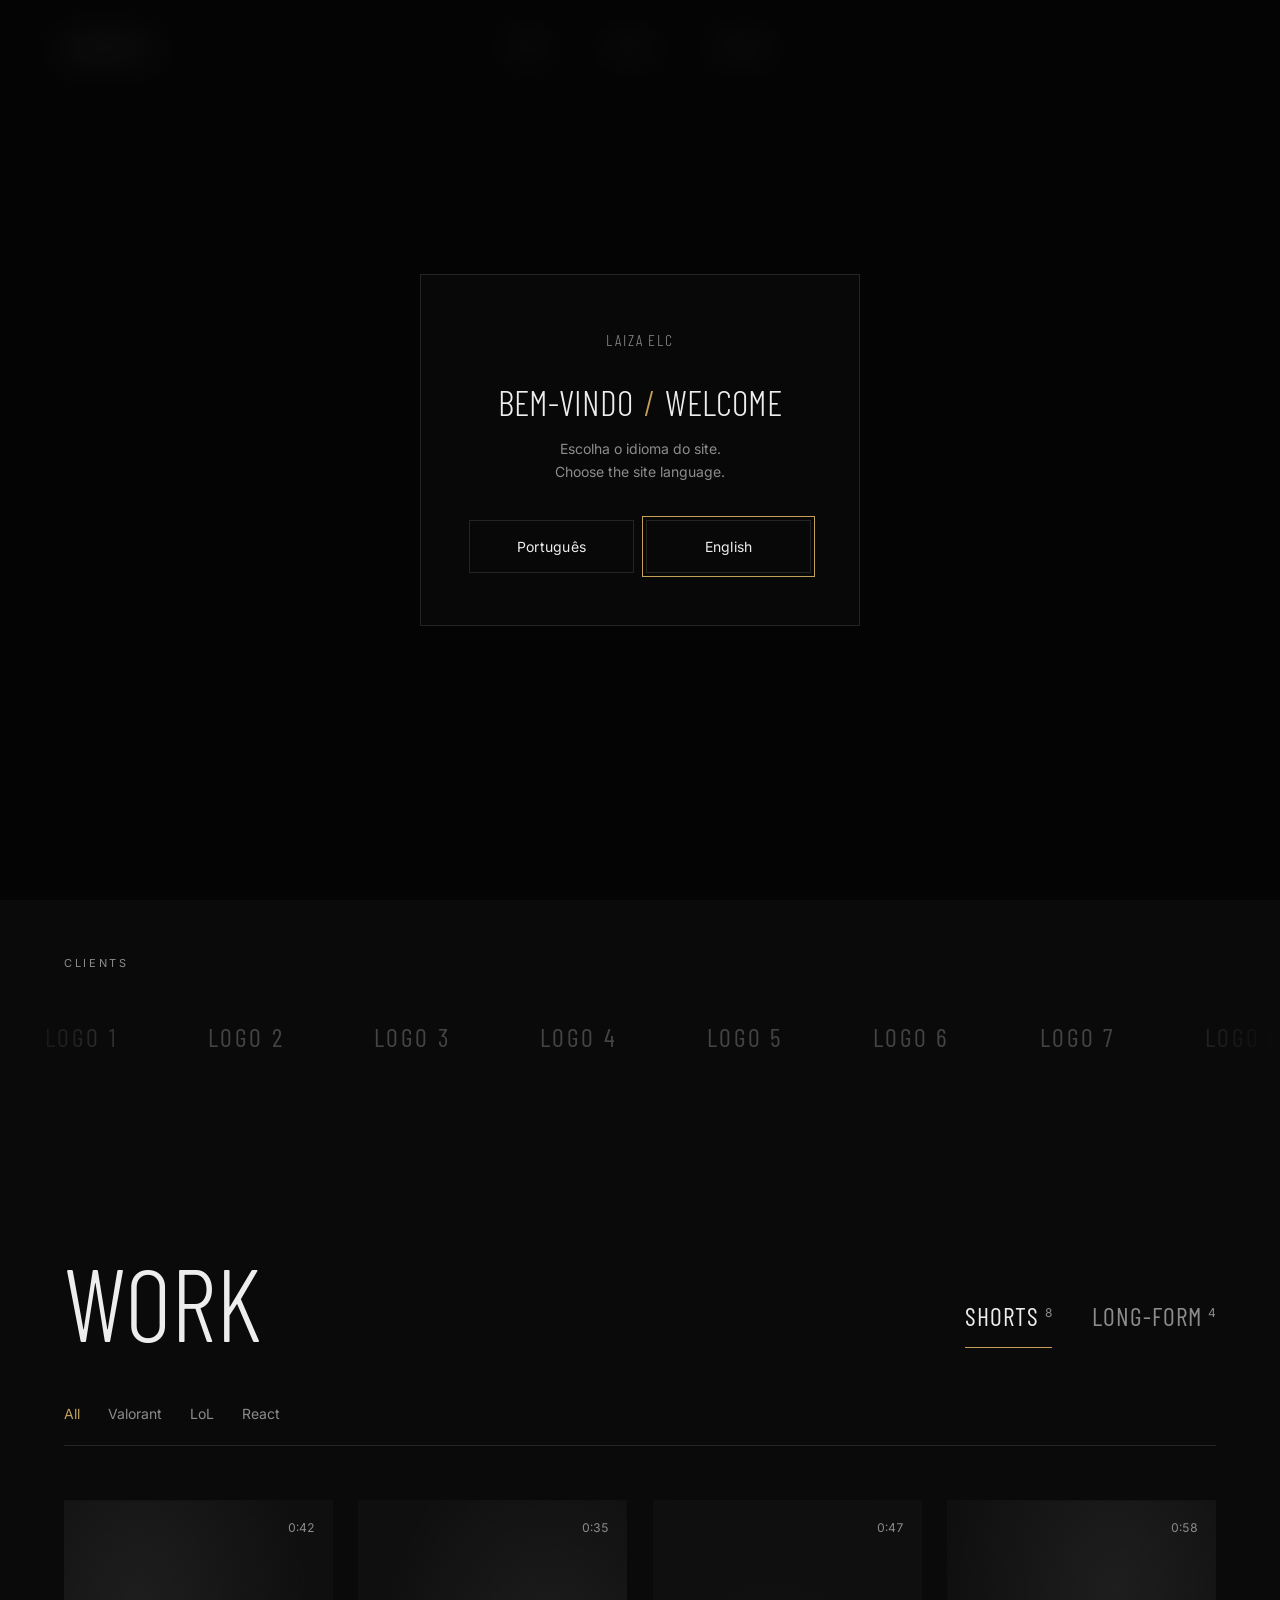
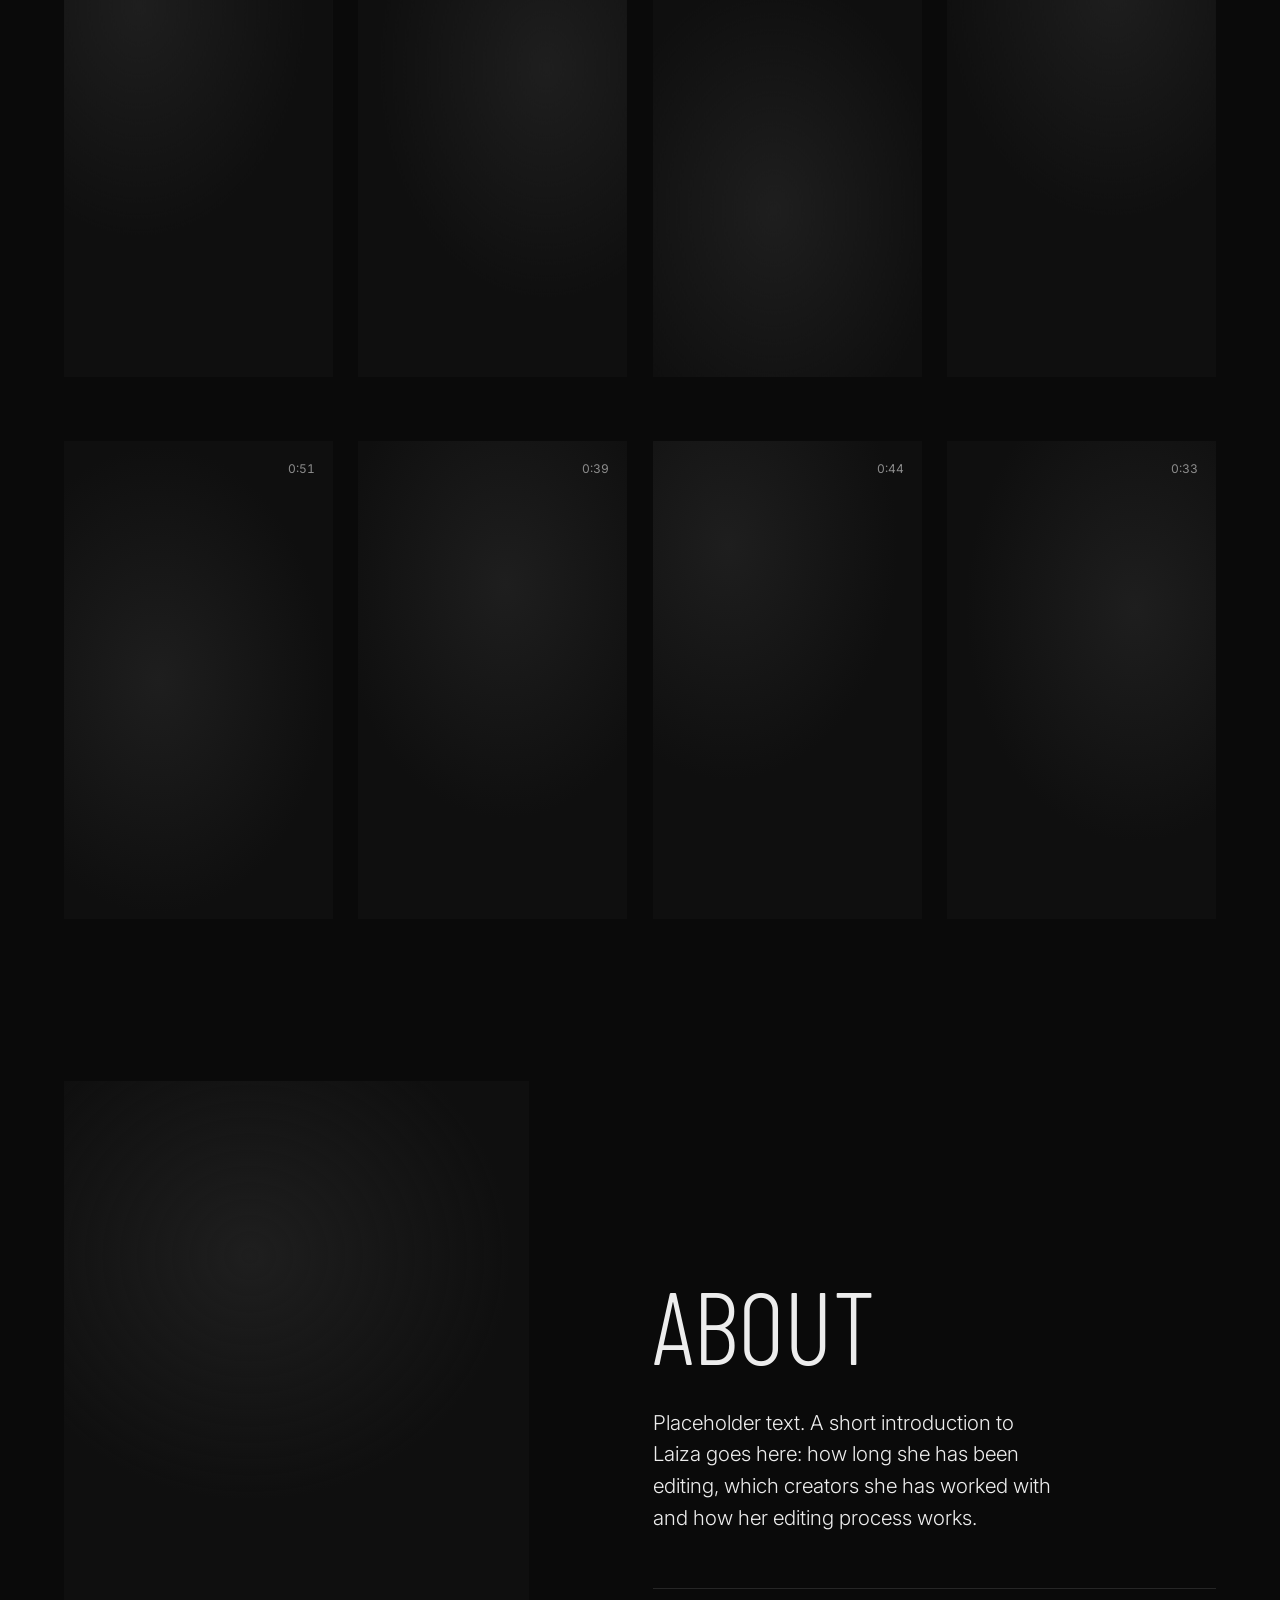
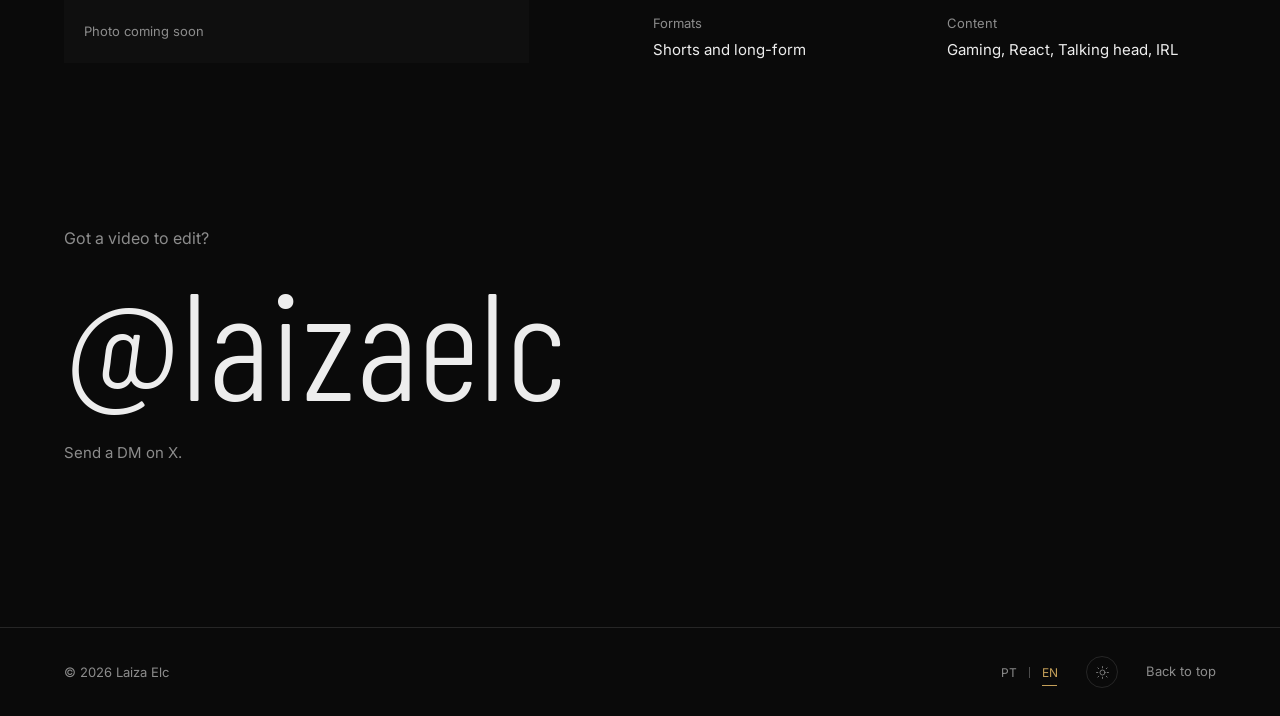
==== index.html @ 8f416c6f "Foto de perfil na bio e faixa contínua de clientes Co-Authored-By: Claude Opus 5.5 <noreply@anthropi" ====
<!doctype html>
<html lang="pt-BR" data-theme="dark">
<head>
  <meta charset="utf-8">
  <meta name="viewport" content="width=device-width, initial-scale=1">
  <title>Laiza Elc | Video Editor</title>
  <meta name="description" content="Portfólio de Laiza Elc, editora de vídeo para Shorts e vídeos longos.">
  <link rel="icon" href="data:image/svg+xml,%3Csvg xmlns='http://www.w3.org/2000/svg' viewBox='0 0 32 32'%3E%3Crect width='32' height='32' fill='%230A0A0A'/%3E%3Ctext x='16' y='22' font-family='Arial Narrow,Arial' font-size='15' fill='%23C5A059' text-anchor='middle'%3ELE%3C/text%3E%3C/svg%3E">
  <script>
    (function () {
      var d = document.documentElement;
      d.classList.add('js');
      try {
        var t = localStorage.getItem('theme');
        if (t === 'light' || t === 'dark') d.dataset.theme = t;
        var l = localStorage.getItem('lang');
        if (l !== 'pt' && l !== 'en') l = (navigator.language || '').toLowerCase().indexOf('pt') === 0 ? 'pt' : 'en';
        d.lang = l === 'pt' ? 'pt-BR' : 'en';
      } catch (e) {}
    })();
  </script>
  <link rel="preconnect" href="https://fonts.googleapis.com">
  <link rel="preconnect" href="https://fonts.gstatic.com" crossorigin>
  <link href="https://fonts.googleapis.com/css2?family=Barlow+Condensed:wght@300;400;500&family=Inter:wght@300;400;500&display=swap" rel="stylesheet">
  <link rel="stylesheet" href="style.css">
</head>
<body>

  <!-- Boas-vindas: aparece só na primeira visita (sem idioma salvo) -->
  <dialog class="welcome" id="welcome" aria-labelledby="welcomeTitle" aria-describedby="welcomeText">
    <p class="welcome__logo">Laiza Elc</p>
    <h1 class="welcome__title" id="welcomeTitle">
      <span lang="pt-BR">Bem-vindo</span><span class="welcome__slash" aria-hidden="true">/</span><span lang="en">Welcome</span>
    </h1>
    <p class="welcome__text" id="welcomeText">
      <span lang="pt-BR">Escolha o idioma do site.</span>
      <span lang="en">Choose the site language.</span>
    </p>
    <div class="welcome__actions">
      <button type="button" class="btn" data-welcome="pt" lang="pt-BR">Português</button>
      <button type="button" class="btn" data-welcome="en" lang="en">English</button>
    </div>
  </dialog>

  <header class="nav" id="nav" >
    <a class="nav__logo" href="#top">Laiza Elc</a>
    <nav class="nav__links" data-i18n-aria="aria.nav">
      <a href="#trabalhos" data-i18n="nav.work">Trabalhos</a>
      <a href="#sobre" data-i18n="nav.about">Sobre</a>
      <a href="#contato" data-i18n="nav.contact">Contato</a>
    </nav>
    <div class="nav__end">
      <button type="button" class="nav__menu" id="menuBtn" aria-expanded="false" aria-controls="menu">
        <span data-i18n="nav.menu">Menu</span>
      </button>
    </div>
  </header>

  <div class="menu" id="menu" hidden>
    <a href="#trabalhos" data-i18n="nav.work">Trabalhos</a>
    <a href="#sobre" data-i18n="nav.about">Sobre</a>
    <a href="#contato" data-i18n="nav.contact">Contato</a>
  </div>

  <main>
    <section class="hero" id="top">
      <div class="hero__text">
        <h2 class="hero__name">Laiza Elc</h2>
        <p class="hero__role">Video Editor</p>
        <div class="hero__bio">
          <!-- Foto: troque o "L" por <img src="foto.jpg" alt="Laiza Elc"> -->
          <span class="avatar" aria-hidden="true">L</span>
          <p class="hero__lede" data-i18n="hero.lede"></p>
        </div>
        <a class="hero__cta" href="#trabalhos" data-i18n="hero.cta">Ver trabalhos</a>
      </div>
      <figure class="hero__reel">
        <button type="button" class="reel" data-open="reel" data-i18n-aria="hero.reelAria">
          <span class="reel__img"></span>
          <span class="reel__play" aria-hidden="true"><svg viewBox="0 0 10 12"><path d="M0 0l10 6-10 6z"/></svg></span>
        </button>
        <figcaption class="hero__caption">
          <span>Showreel 2026</span>
          <span data-i18n="hero.reelSoon">Em breve</span>
        </figcaption>
      </figure>
    </section>

    <section class="clients" aria-labelledby="clientsTitle">
      <h2 class="clients__title" id="clientsTitle" data-i18n="clients.title">Clientes</h2>
      <div class="marquee">
        <div class="marquee__track">
          <ul class="marquee__list">
            <li>Logo 1</li><li>Logo 2</li><li>Logo 3</li><li>Logo 4</li>
            <li>Logo 5</li><li>Logo 6</li><li>Logo 7</li><li>Logo 8</li>
          </ul>
          <!-- cópia para o loop contínuo (mantenha igual à lista acima) -->
          <ul class="marquee__list" aria-hidden="true">
            <li>Logo 1</li><li>Logo 2</li><li>Logo 3</li><li>Logo 4</li>
            <li>Logo 5</li><li>Logo 6</li><li>Logo 7</li><li>Logo 8</li>
          </ul>
        </div>
      </div>
    </section>

    <section class="work" id="trabalhos">
      <div class="section-head">
        <h2 class="section-title reveal" data-i18n="work.title">Trabalhos</h2>
        <div class="tabs reveal" role="tablist" data-i18n-aria="aria.tabs">
          <button type="button" role="tab" id="tab-shorts" data-tab="shorts" aria-selected="true" aria-controls="panel-shorts">
            Shorts <span class="tabs__count" id="count-shorts"></span>
          </button>
          <button type="button" role="tab" id="tab-long" data-tab="long" aria-selected="false" aria-controls="panel-long" tabindex="-1">
            <span data-i18n="work.long">Long-form</span> <span class="tabs__count" id="count-long"></span>
          </button>
        </div>
      </div>

      <div class="filters reveal" id="filters" role="group" data-i18n-aria="aria.filters"></div>

      <div class="panels">
        <div class="panel" id="panel-shorts" role="tabpanel" aria-labelledby="tab-shorts">
          <ul class="grid grid--shorts" id="shortsList"></ul>
        </div>
        <div class="panel" id="panel-long" role="tabpanel" aria-labelledby="tab-long" hidden>
          <ul class="grid grid--long" id="longList"></ul>
        </div>
      </div>
    </section>

    <section class="about" id="sobre">
      <div class="about__photo reveal"><span data-i18n="about.photo">Foto em breve</span></div>
      <div class="about__content">
        <h2 class="section-title reveal" data-i18n="about.title">Sobre</h2>
        <p class="about__lead reveal" data-i18n="about.body"></p>
        <dl class="about__facts reveal">
          <div><dt data-i18n="about.formatsLabel">Formatos</dt><dd data-i18n="about.formats"></dd></div>
          <div><dt data-i18n="about.contentLabel">Conteúdo</dt><dd>Gaming, React, Talking head, IRL</dd></div>
        </dl>
      </div>
    </section>

    <section class="contact" id="contato">
      <p class="contact__kicker reveal" data-i18n="contact.lead"></p>
      <a class="contact__link reveal" href="https://x.com/laizaelc" target="_blank" rel="noopener">@laizaelc</a>
      <p class="contact__note reveal" data-i18n="contact.note"></p>
    </section>
  </main>

  <footer class="footer" >
    <span>© 2026 Laiza Elc</span>
    <div class="footer__tools">
      <div class="lang" role="group" data-i18n-aria="aria.lang">
        <button type="button" data-set-lang="pt" aria-pressed="true" aria-label="Português" lang="pt-BR">PT</button>
        <span class="lang__sep" aria-hidden="true"></span>
        <button type="button" data-set-lang="en" aria-pressed="false" aria-label="English" lang="en">EN</button>
      </div>
      <button type="button" class="theme" id="themeToggle">
        <svg class="theme__sun" viewBox="0 0 24 24" aria-hidden="true"><circle cx="12" cy="12" r="4"/><path d="M12 2.5v2M12 19.5v2M4.6 4.6l1.4 1.4M18 18l1.4 1.4M2.5 12h2M19.5 12h2M4.6 19.4 6 18M18 6l1.4-1.4"/></svg>
        <svg class="theme__moon" viewBox="0 0 24 24" aria-hidden="true"><path d="M20 14.5A8 8 0 0 1 9.5 4a8 8 0 1 0 10.5 10.5Z"/></svg>
      </button>
      <a href="#top" data-i18n="footer.top">Voltar ao topo</a>
    </div>
  </footer>

  <dialog class="player" id="player" aria-labelledby="playerTitle">
    <div class="player__frame" id="playerFrame"></div>
    <div class="player__bar">
      <div>
        <p class="player__cat" id="playerCat"></p>
        <p class="player__title" id="playerTitle"></p>
      </div>
      <button type="button" class="player__close" id="playerClose" data-i18n="player.close">Fechar</button>
    </div>
  </dialog>

  <script src="script.js" defer></script>
</body>
</html>
---- style.css ----
/* =========================================================
   Laiza Elc — portfólio
   Editorial, preto e branco, um único acento (dourado fosco)
   ========================================================= */

:root {
  --bg: #0A0A0A;
  --fg: #EDEDED;
  --muted: #8C8C8C;
  --line: rgba(237, 237, 237, .12);
  --surface: #141414;
  --ph-a: #1E1E1E;
  --ph-b: #0F0F0F;
  --accent: #C5A059;

  --display: "Barlow Condensed", "Arial Narrow", sans-serif;
  --text: "Inter", system-ui, -apple-system, sans-serif;
  --gutter: clamp(20px, 5vw, 80px);
  --gap: clamp(16px, 2vw, 32px);
  --section: clamp(120px, 18vh, 220px);
  --ease: cubic-bezier(.22, .61, .36, 1);
  --ease-out: cubic-bezier(.16, 1, .3, 1);
  color-scheme: dark;
}

:root[data-theme="light"] {
  --bg: #F9F9F9;
  --fg: #121212;
  --muted: #6A6A6A;
  --line: rgba(18, 18, 18, .12);
  --surface: #EFEFEF;
  --ph-a: #E2E2E2;
  --ph-b: #CFCFCF;
  --accent: #8C6A2E;
  color-scheme: light;
}

*, *::before, *::after { box-sizing: border-box; }
[hidden] { display: none !important; }
html { -webkit-text-size-adjust: 100%; }
@media (prefers-reduced-motion: no-preference) { html { scroll-behavior: smooth; } }

body {
  margin: 0;
  background: var(--bg);
  color: var(--fg);
  font-family: var(--text);
  font-size: 1rem;
  font-weight: 400;
  line-height: 1.65;
  -webkit-font-smoothing: antialiased;
  overflow-x: clip;
  transition: background-color .5s var(--ease), color .5s var(--ease);
}

a { color: inherit; text-decoration: none; }
button { font: inherit; color: inherit; background: none; border: 0; padding: 0; cursor: pointer; }
:focus-visible { outline: 1px solid var(--accent); outline-offset: 4px; }
::selection { background: var(--accent); color: var(--bg); }

/* sublinhado fino que cresce no hover */
.u-line, .nav__links a, .hero__cta, .footer a, .contact__link, .player__close {
  background-image: linear-gradient(var(--accent), var(--accent));
  background-repeat: no-repeat;
  background-position: 0 100%;
  background-size: 0 1px;
  transition: background-size .6s var(--ease-out), color .3s var(--ease);
}
.nav__links a:hover, .hero__cta:hover, .footer a:hover, .contact__link:hover,
.player__close:hover { background-size: 100% 1px; }

/* ---------- Navegação ---------- */
/* invisível no topo; ganha fundo desfocado ao rolar */
.nav {
  position: fixed;
  top: 0; left: 0; right: 0;
  z-index: 50;
  display: grid;
  grid-template-columns: 1fr auto 1fr;
  align-items: center;
  padding: 28px var(--gutter);
  border-bottom: 1px solid transparent;
  transition: padding .6s var(--ease), background-color .6s var(--ease), border-color .6s var(--ease),
    -webkit-backdrop-filter .6s var(--ease), backdrop-filter .6s var(--ease);
}
.nav.is-scrolled {
  padding-top: 18px;
  padding-bottom: 18px;
  background: color-mix(in srgb, var(--bg) 72%, transparent);
  -webkit-backdrop-filter: blur(16px);
  backdrop-filter: blur(16px);
  border-bottom-color: var(--line);
}
.nav__logo {
  justify-self: start;
  font-family: var(--display);
  font-weight: 300;
  font-size: 1.375rem;
  letter-spacing: .08em;
  text-transform: uppercase;
}
.nav__links { display: flex; gap: clamp(40px, 5vw, 72px); font-size: .875rem; letter-spacing: .02em; }
.nav__links a { color: var(--muted); padding-bottom: 3px; }
.nav__links a:hover, .nav__links a.is-active { color: var(--fg); }
.nav__links a.is-active { background-size: 100% 1px; }
.nav__end { justify-self: end; }
.nav__menu { display: none; font-size: .875rem; }

.menu {
  position: fixed;
  inset: 0;
  z-index: 45;
  display: flex;
  flex-direction: column;
  justify-content: center;
  gap: 8px;
  padding: 0 var(--gutter);
  background: var(--bg);
  opacity: 0;
  transition: opacity .5s var(--ease);
}
.menu.is-open { opacity: 1; }
.menu a {
  font-family: var(--display);
  font-weight: 300;
  font-size: clamp(3rem, 14vw, 5rem);
  line-height: 1.05;
  text-transform: uppercase;
}

/* ---------- Idioma e tema (rodapé) ---------- */
.lang { display: flex; align-items: center; gap: 12px; font-size: .75rem; letter-spacing: .12em; }
.lang__sep { width: 1px; height: 11px; background: color-mix(in srgb, var(--muted) 50%, transparent); }
.lang button {
  position: relative;
  padding: 4px 0;
  color: var(--muted);
  transition: color .4s var(--ease);
}
.lang button::after {
  content: "";
  position: absolute;
  left: 0; right: .12em; bottom: 0;
  height: 1px;
  background: var(--accent);
  transform: scaleX(0);
  transition: transform .5s var(--ease-out);
}
.lang button:hover { color: var(--fg); }
.lang button[aria-pressed="true"] { color: var(--accent); cursor: default; }
.lang button[aria-pressed="true"]::after { transform: scaleX(1); }

.theme {
  width: 32px; height: 32px;
  display: grid;
  place-items: center;
  border: 1px solid var(--line);
  border-radius: 50%;
  color: var(--muted);
  transition: border-color .4s var(--ease), color .4s var(--ease), transform .4s var(--ease);
}
.theme:hover { border-color: var(--accent); color: var(--fg); }
.theme:active { transform: scale(.94); }
.theme svg {
  grid-area: 1 / 1;
  width: 15px; height: 15px;
  fill: none;
  stroke: currentColor;
  stroke-width: 1.3;
  stroke-linecap: round;
  stroke-linejoin: round;
  transition: opacity .5s var(--ease), transform .7s var(--ease-out);
}
/* no escuro mostra o sol (ir para claro); no claro mostra a lua */
.theme__moon { opacity: 0; transform: rotate(-60deg) scale(.6); }
[data-theme="light"] .theme__sun { opacity: 0; transform: rotate(60deg) scale(.6); }
[data-theme="light"] .theme__moon { opacity: 1; transform: none; }

/* ---------- Hero em split: texto | vídeo ---------- */
.hero {
  min-height: 100svh;
  display: grid;
  grid-template-columns: repeat(12, minmax(0, 1fr));
  column-gap: var(--gap);
  align-items: center;
  padding: 120px var(--gutter) clamp(56px, 10vh, 96px);
}
.hero__text { grid-column: 1 / 5; }
.hero__name {
  margin: 0;
  font-family: var(--display);
  font-weight: 300;
  font-size: clamp(2.25rem, 3.4vw, 3.25rem);
  line-height: 1;
  letter-spacing: .02em;
  text-transform: uppercase;
}
.hero__role { margin: 10px 0 0; font-size: .9375rem; letter-spacing: .02em; color: var(--accent); }
.hero__bio { display: flex; align-items: flex-start; gap: 20px; margin-top: clamp(28px, 4vh, 40px); }
.hero__lede { margin: 0; max-width: 38ch; color: var(--muted); }
.avatar {
  flex: none;
  width: 64px; height: 64px;
  display: grid;
  place-items: center;
  overflow: hidden;
  border: 1px solid var(--line);
  border-radius: 50%;
  background: var(--surface);
  font-family: var(--display);
  font-weight: 300;
  font-size: 1.625rem;
  line-height: 1;
  color: var(--muted);
}
.avatar img { width: 100%; height: 100%; object-fit: cover; }

/* ---------- Clientes: faixa contínua ---------- */
.clients { padding: clamp(40px, 6vh, 64px) 0 clamp(16px, 3vh, 32px); }
.clients__title {
  margin: 0 var(--gutter) clamp(24px, 4vh, 36px);
  font-size: .6875rem;
  font-weight: 400;
  letter-spacing: .24em;
  text-transform: uppercase;
  color: var(--muted);
}
.marquee {
  overflow: hidden;
  -webkit-mask-image: linear-gradient(to right, transparent, #000 14%, #000 86%, transparent);
  mask-image: linear-gradient(to right, transparent, #000 14%, #000 86%, transparent);
}
.marquee__track { display: flex; width: max-content; animation: marquee 45s linear infinite; }
.marquee:hover .marquee__track { animation-play-state: paused; }
.marquee__list {
  display: flex;
  flex: none;
  gap: clamp(56px, 7vw, 112px);
  margin: 0;
  padding: 0 clamp(28px, 3.5vw, 56px);
  list-style: none;
}
.marquee__list li {
  padding: 8px 0;
  font-family: var(--display);
  font-weight: 400;
  font-size: clamp(1.25rem, 2vw, 1.75rem);
  letter-spacing: .1em;
  text-transform: uppercase;
  white-space: nowrap;
  color: color-mix(in srgb, var(--fg) 26%, transparent);
  transition: color .5s var(--ease);
}
.marquee__list li:hover { color: var(--fg); }
@keyframes marquee { to { transform: translateX(-50%); } }
.hero__cta {
  display: inline-block;
  margin-top: clamp(32px, 5vh, 48px);
  padding: 14px 28px;
  border: 1px solid var(--line);
  font-size: .875rem;
  letter-spacing: .02em;
  background-image: none;
  transition: border-color .4s var(--ease), background-color .4s var(--ease), color .4s var(--ease);
}
.hero__cta:hover { border-color: var(--accent); background-color: var(--accent); color: var(--bg); }

.hero__reel { grid-column: 6 / 13; margin: 0; }
.reel {
  position: relative;
  display: block;
  width: 100%;
  aspect-ratio: 16 / 9;
  overflow: hidden;
  background: var(--surface);
}
.reel__img {
  position: absolute;
  inset: 0;
  background:
    radial-gradient(70% 60% at 35% 30%, var(--ph-a), transparent 70%),
    var(--ph-b);
  background-size: cover;
  background-position: center;
  transition: transform 1.8s var(--ease-out);
}
.reel__play {
  position: absolute;
  top: 50%; left: 50%;
  width: 72px; height: 72px;
  margin: -36px 0 0 -36px;
  display: grid;
  place-items: center;
  border: 1px solid color-mix(in srgb, var(--fg) 45%, transparent);
  border-radius: 50%;
  transition: transform .9s var(--ease-out), border-color .5s var(--ease);
}
.reel__play svg { width: 14px; height: 14px; margin-left: 3px; fill: var(--fg); }
.reel:hover .reel__img, .reel:focus-visible .reel__img { transform: scale(1.05); }
.reel:hover .reel__play, .reel:focus-visible .reel__play { transform: scale(1.08); border-color: var(--accent); }
.reel:focus-visible { outline-offset: 6px; }
.hero__caption {
  display: flex;
  justify-content: space-between;
  margin-top: 14px;
  font-size: .8125rem;
  color: var(--muted);
}

/* entrada da primeira tela */
.js .hero__text > *, .js .hero__reel { opacity: 0; transform: translateY(18px); }
.is-ready .hero__text > *, .is-ready .hero__reel {
  opacity: 1;
  transform: none;
  transition: opacity 1.1s var(--ease), transform 1.3s var(--ease-out);
}
.is-ready .hero__text > :nth-child(2) { transition-delay: .08s; }
.is-ready .hero__text > :nth-child(3) { transition-delay: .16s; }
.is-ready .hero__text > :nth-child(4) { transition-delay: .24s; }
.is-ready .hero__reel { transition-delay: .3s; }

/* ---------- Títulos de seção ---------- */
.section-head {
  display: flex;
  flex-wrap: wrap;
  align-items: flex-end;
  justify-content: space-between;
  gap: 24px 48px;
}
.section-title {
  margin: 0;
  font-family: var(--display);
  font-weight: 300;
  font-size: clamp(3rem, 8vw, 7.5rem);
  line-height: .9;
  text-transform: uppercase;
}

/* ---------- Trabalhos ---------- */
.work { padding: var(--section) var(--gutter) 0; }

.tabs { display: flex; gap: 40px; }
.tabs button {
  position: relative;
  padding: 0 0 10px;
  font-family: var(--display);
  font-weight: 400;
  font-size: clamp(1.25rem, 2vw, 1.625rem);
  letter-spacing: .04em;
  text-transform: uppercase;
  color: var(--muted);
  transition: color .4s var(--ease);
}
.tabs button::after {
  content: "";
  position: absolute;
  left: 0; right: 0; bottom: 0;
  height: 1px;
  background: var(--accent);
  transform: scaleX(0);
  transform-origin: right;
  transition: transform .7s var(--ease-out);
}
.tabs button:hover { color: var(--fg); }
.tabs button[aria-selected="true"] { color: var(--fg); }
.tabs button[aria-selected="true"]::after { transform: scaleX(1); transform-origin: left; }
.tabs__count { font-family: var(--text); font-size: .75rem; letter-spacing: 0; vertical-align: super; color: var(--muted); }

.filters {
  display: flex;
  flex-wrap: wrap;
  gap: 8px 28px;
  margin-top: clamp(40px, 6vh, 64px);
  padding-bottom: 20px;
  border-bottom: 1px solid var(--line);
  font-size: .875rem;
}
.filters button { color: var(--muted); transition: color .3s var(--ease); }
.filters button:hover { color: var(--fg); }
.filters button[aria-pressed="true"] { color: var(--accent); }

.panels { margin-top: clamp(40px, 6vh, 64px); }
.panel { transition: opacity .45s var(--ease), transform .6s var(--ease-out); }
.panel.is-hiding { opacity: 0; transform: translateY(12px); }

.grid { display: grid; gap: clamp(40px, 5vw, 72px) var(--gap); margin: 0; padding: 0; list-style: none; }
.grid--shorts { grid-template-columns: repeat(4, minmax(0, 1fr)); }
.grid--long { grid-template-columns: repeat(2, minmax(0, 1fr)); }
.grid.is-swapping { opacity: 0; transition: opacity .3s var(--ease); }
.grid { transition: opacity .45s var(--ease); }

.card__btn { display: block; width: 100%; text-align: left; }
.card__media {
  position: relative;
  display: block;
  overflow: hidden;
  background: var(--surface);
}
.grid--shorts .card__media { aspect-ratio: 9 / 16; }
.grid--long .card__media { aspect-ratio: 16 / 9; }
.card__img {
  position: absolute;
  inset: 0;
  background:
    radial-gradient(90% 70% at var(--px, 30%) var(--py, 25%), var(--ph-a), transparent 70%),
    var(--ph-b);
  background-size: cover;
  background-position: center;
  transition: transform 1.6s var(--ease-out);
}
.card__img[style*="url("] { background-color: var(--ph-b); }
.card__overlay {
  position: absolute;
  inset: 0;
  display: flex;
  flex-direction: column;
  justify-content: flex-end;
  gap: 6px;
  padding: clamp(16px, 2vw, 28px);
  background: linear-gradient(to top, rgba(0, 0, 0, .72), rgba(0, 0, 0, .25) 55%, rgba(0, 0, 0, .15));
  color: #EDEDED;
  opacity: 0;
  transition: opacity .7s var(--ease);
}
.card__cat { font-size: .75rem; letter-spacing: .08em; color: var(--accent); }
[data-theme="light"] .card__cat { color: #D9B878; }
.card__title {
  font-family: var(--display);
  font-weight: 400;
  font-size: clamp(1.25rem, 1.8vw, 1.75rem);
  line-height: 1.05;
  text-transform: uppercase;
  transform: translateY(10px);
  transition: transform .9s var(--ease-out);
}
.card__play {
  position: absolute;
  top: 50%; left: 50%;
  width: 56px; height: 56px;
  margin: -28px 0 0 -28px;
  display: grid;
  place-items: center;
  border: 1px solid rgba(237, 237, 237, .6);
  border-radius: 50%;
  transform: scale(.85);
  transition: transform .9s var(--ease-out);
}
.card__play svg { width: 14px; height: 14px; margin-left: 2px; fill: #EDEDED; }
.card__dur {
  position: absolute;
  top: clamp(12px, 1.4vw, 20px);
  right: clamp(12px, 1.4vw, 20px);
  font-size: .75rem;
  font-variant-numeric: tabular-nums;
  color: var(--muted);
  transition: color .5s var(--ease);
}
.card__caption { display: none; }

.card__btn:hover .card__img, .card__btn:focus-visible .card__img { transform: scale(1.05); }
.card__btn:hover .card__overlay, .card__btn:focus-visible .card__overlay { opacity: 1; }
.card__btn:hover .card__title, .card__btn:focus-visible .card__title { transform: none; }
.card__btn:hover .card__play, .card__btn:focus-visible .card__play { transform: none; }
.card__btn:hover .card__dur, .card__btn:focus-visible .card__dur { color: #EDEDED; }
.card__btn:focus-visible { outline: none; }
.card__btn:focus-visible .card__media { outline: 1px solid var(--accent); outline-offset: 4px; }

/* telas de toque: título visível abaixo do quadro */
@media (hover: none) {
  .card__overlay { opacity: 0; }
  .card__caption { display: flex; flex-direction: column; gap: 2px; margin-top: 14px; }
  .card__caption .card__cat { color: var(--accent); }
  .card__caption .card__title { color: var(--fg); transform: none; font-size: 1.25rem; }
}

/* ---------- Sobre ---------- */
.about {
  display: grid;
  grid-template-columns: repeat(12, minmax(0, 1fr));
  column-gap: var(--gap);
  align-items: end;
  padding: var(--section) var(--gutter) 0;
}
.about__photo {
  grid-column: 1 / 6;
  aspect-ratio: 4 / 5;
  display: flex;
  align-items: flex-end;
  padding: 20px;
  background:
    radial-gradient(80% 60% at 40% 30%, var(--ph-a), transparent 70%),
    var(--ph-b);
  font-size: .8125rem;
  color: var(--muted);
}
.about__content { grid-column: 7 / 13; }
.about__lead {
  margin: clamp(28px, 4vh, 44px) 0 0;
  max-width: 34ch;
  font-size: clamp(1.125rem, 1.6vw, 1.375rem);
  font-weight: 300;
  line-height: 1.55;
}
.about__facts {
  display: grid;
  grid-template-columns: repeat(2, minmax(0, 1fr));
  gap: var(--gap);
  margin: clamp(40px, 6vh, 64px) 0 0;
  padding-top: 24px;
  border-top: 1px solid var(--line);
}
.about__facts dt { font-size: .8125rem; color: var(--muted); }
.about__facts dd { margin: 4px 0 0; font-size: .9375rem; }

/* ---------- Contato ---------- */
.contact { padding: var(--section) var(--gutter); }
.contact__kicker { margin: 0 0 12px; color: var(--muted); }
.contact__link {
  display: inline-block;
  padding-bottom: 4px;
  font-family: var(--display);
  font-weight: 300;
  font-size: clamp(3.5rem, 12vw, 11rem);
  line-height: 1;
  background-size: 0 2px;
}
.contact__link:hover { color: var(--accent); background-size: 100% 2px; }
.contact__note { margin: 20px 0 0; color: var(--muted); font-size: .9375rem; }

.footer {
  display: flex;
  justify-content: space-between;
  align-items: center;
  gap: 16px 32px;
  padding: 28px var(--gutter);
  border-top: 1px solid var(--line);
  font-size: .8125rem;
  color: var(--muted);
}
.footer__tools { display: flex; align-items: center; gap: 28px; }
.footer a { padding-bottom: 2px; }
.footer a:hover { color: var(--fg); }

/* ---------- Revelação ao rolar ---------- */
.js .reveal { opacity: 0; transform: translateY(28px); transition: opacity 1s var(--ease), transform 1.2s var(--ease-out); transition-delay: var(--d, 0ms); }
.js .reveal.is-in { opacity: 1; transform: none; }

/* ---------- Boas-vindas (primeira visita) ---------- */
.btn {
  padding: 14px 28px;
  border: 1px solid var(--line);
  font-size: .875rem;
  letter-spacing: .02em;
  transition: border-color .4s var(--ease), background-color .4s var(--ease), color .4s var(--ease);
}
.btn:hover { border-color: var(--accent); background-color: var(--accent); color: var(--bg); }
.btn:focus-visible { outline-offset: 3px; }

.welcome {
  width: min(calc(100% - 40px), 440px);
  max-width: none;
  padding: clamp(36px, 6vw, 52px) clamp(28px, 5vw, 48px);
  border: 1px solid var(--line);
  background: color-mix(in srgb, var(--bg) 82%, transparent);
  color: var(--fg);
  text-align: center;
  transition: opacity .6s var(--ease), transform .7s var(--ease-out);
}
.welcome[open] { animation: welcome-in .9s var(--ease-out) .15s both; }
.welcome::backdrop {
  background: color-mix(in srgb, #000 55%, transparent);
  -webkit-backdrop-filter: blur(18px);
  backdrop-filter: blur(18px);
  animation: fade-in .6s var(--ease) both;
  transition: opacity .6s var(--ease);
}
[data-theme="light"] .welcome::backdrop { background: color-mix(in srgb, #F9F9F9 45%, transparent); }
.welcome.is-closing { opacity: 0; transform: translateY(-8px); }
.welcome.is-closing::backdrop { opacity: 0; }
@keyframes welcome-in { from { opacity: 0; transform: translateY(14px); } }
@keyframes fade-in { from { opacity: 0; } }

.welcome__logo {
  margin: 0;
  font-family: var(--display);
  font-weight: 300;
  font-size: 1rem;
  letter-spacing: .12em;
  text-transform: uppercase;
  color: var(--muted);
}
.welcome__title {
  margin: 28px 0 0;
  font-family: var(--display);
  font-weight: 300;
  font-size: clamp(1.875rem, 8vw, 2.25rem);
  line-height: 1.1;
  text-transform: uppercase;
}
.welcome__title span { white-space: nowrap; }
.welcome__slash { margin: 0 .3em; color: var(--accent); }
.welcome__text { display: flex; flex-direction: column; margin: 16px 0 0; font-size: .875rem; color: var(--muted); }
.welcome__actions { display: grid; grid-template-columns: 1fr 1fr; gap: 12px; margin-top: 36px; }
@media (max-width: 380px) { .welcome__actions { grid-template-columns: 1fr; } }

/* ---------- Player ---------- */
.player {
  width: 100%;
  max-width: min(90vw, 1120px, calc(72vh * 16 / 9));
  padding: 0;
  border: 0;
  background: transparent;
  color: var(--fg);
  overflow: visible;
}
.player--short { max-width: min(90vw, calc(76vh * 9 / 16)); }
.player::backdrop {
  background: color-mix(in srgb, var(--bg) 94%, transparent);
  -webkit-backdrop-filter: blur(8px);
  backdrop-filter: blur(8px);
}
.player[open] { animation: player-in .7s var(--ease-out); }
@keyframes player-in { from { opacity: 0; transform: translateY(20px); } }
.player__frame { position: relative; aspect-ratio: 16 / 9; background: var(--surface); }
.player--short .player__frame { aspect-ratio: 9 / 16; }
.player__frame iframe { position: absolute; inset: 0; width: 100%; height: 100%; border: 0; }
.player__soon { position: absolute; inset: 0; display: grid; place-items: center; font-size: .875rem; color: var(--muted); }
.player__bar { display: flex; justify-content: space-between; align-items: flex-end; gap: 24px; margin-top: 18px; }
.player__cat { margin: 0; font-size: .75rem; letter-spacing: .08em; color: var(--accent); }
.player__title {
  margin: 2px 0 0;
  font-family: var(--display);
  font-weight: 400;
  font-size: clamp(1.5rem, 3vw, 2.25rem);
  line-height: 1;
  text-transform: uppercase;
}
.player__close { flex: none; padding-bottom: 2px; font-size: .875rem; color: var(--muted); }
.player__close:hover { color: var(--fg); }

/* ---------- Responsivo ---------- */
@media (max-width: 1024px) {
  .grid--shorts { grid-template-columns: repeat(3, minmax(0, 1fr)); }
  .hero__text { grid-column: 1 / 6; }
  .hero__reel { grid-column: 6 / 13; }
}

@media (max-width: 860px) {
  .hero { align-items: start; row-gap: 56px; min-height: 0; padding-top: 128px; }
  .hero__text, .hero__reel { grid-column: 1 / -1; }
}

@media (max-width: 760px) {
  .nav { grid-template-columns: 1fr auto; padding-top: 20px; padding-bottom: 20px; }
  .nav.is-scrolled { padding-top: 16px; padding-bottom: 16px; }
  .nav__links { display: none; }
  .nav__menu { display: block; }

  .grid--shorts { grid-template-columns: repeat(2, minmax(0, 1fr)); row-gap: 40px; }
  .grid--long { grid-template-columns: 1fr; }

  .about { row-gap: 48px; }
  .about__photo { grid-column: 1 / 11; }
  .about__content { grid-column: 1 / -1; }

  .footer { flex-direction: column-reverse; align-items: flex-start; }
}

@media (prefers-reduced-motion: reduce) {
  *, *::before, *::after {
    animation-duration: .01ms !important;
    animation-delay: 0s !important;
    transition-duration: .01ms !important;
    transition-delay: 0s !important;
  }
}

/* sem movimento automático: a faixa vira uma linha estática */
@media (prefers-reduced-motion: reduce) {
  .marquee__track { animation: none; width: auto; }
  .marquee__list[aria-hidden="true"] { display: none; }
  .marquee__list { flex-wrap: wrap; row-gap: 16px; }
  .marquee { -webkit-mask-image: none; mask-image: none; }
}
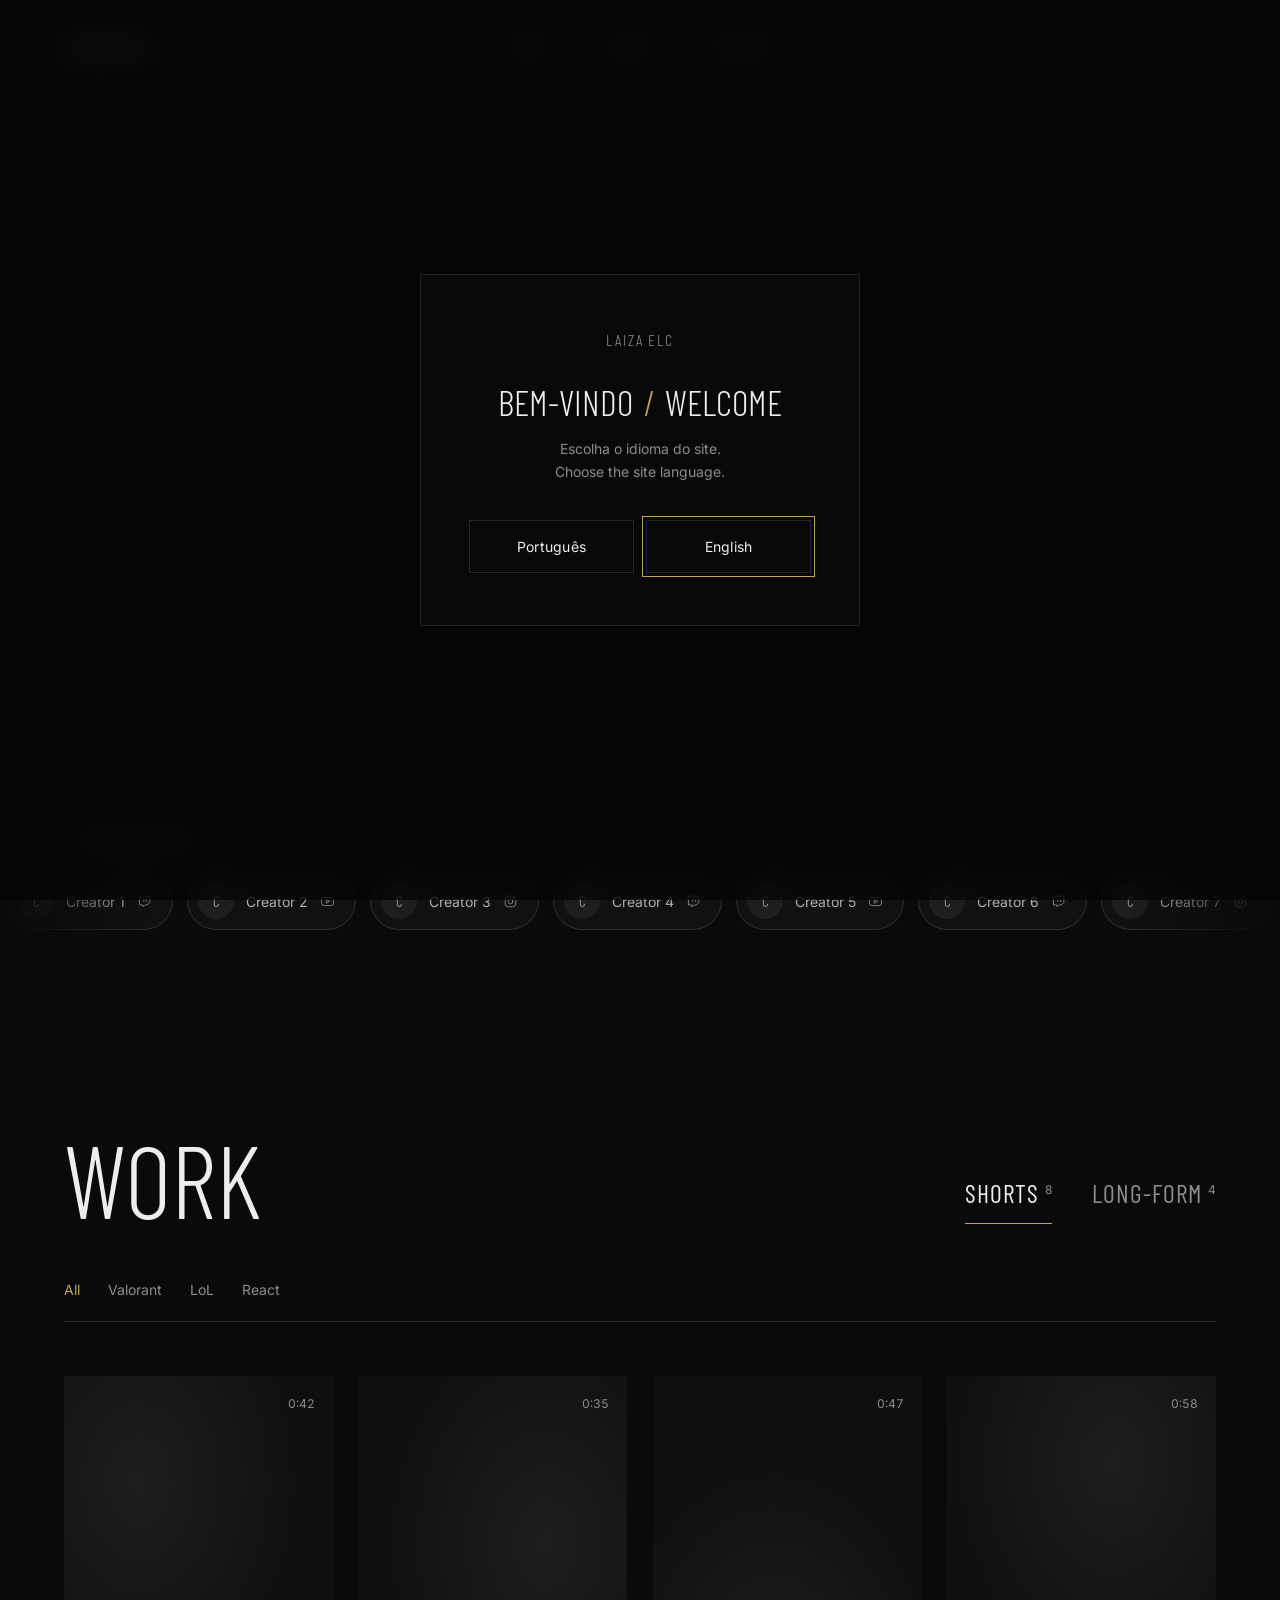
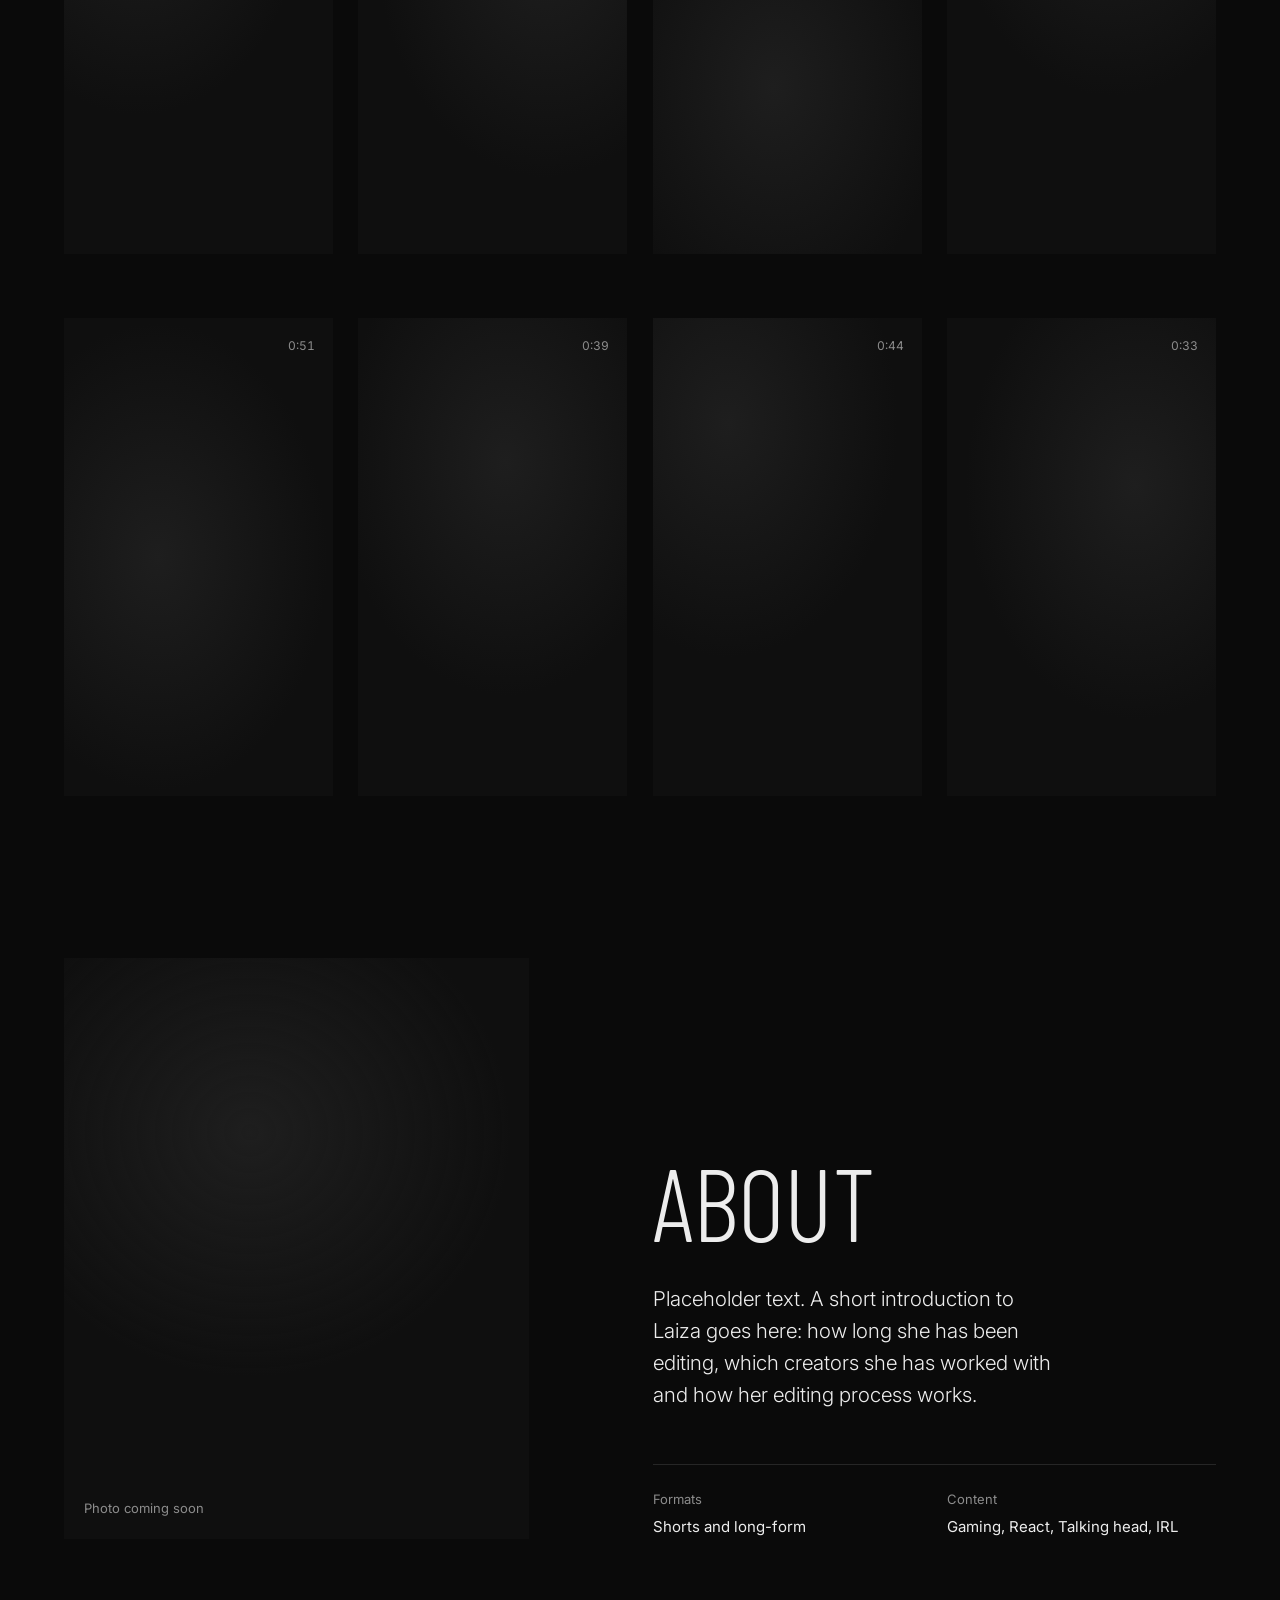
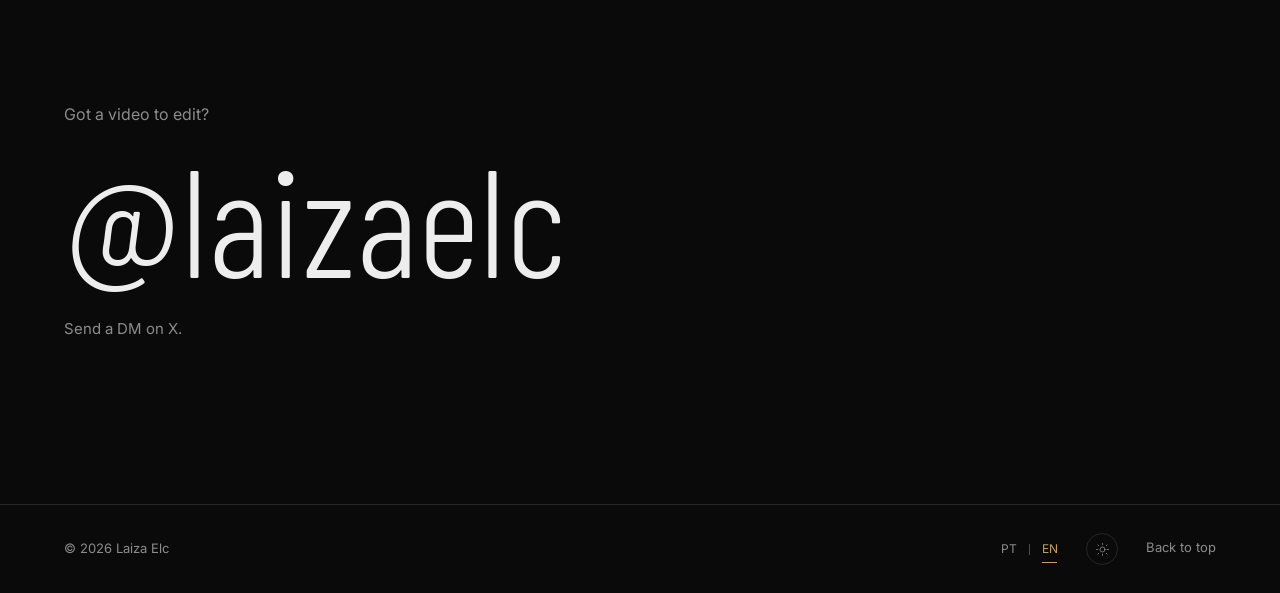
==== commit 50a01fcb: "Avatar acima do nome e faixa de colaborações com cards Co-Authored-By: Claude Opus 5.5 <noreply@anth" ====
--- a/index.html
+++ b/index.html
@@ -65,13 +65,11 @@
   <main>
     <section class="hero" id="top">
       <div class="hero__text">
+        <!-- Foto: troque o "L" por <img src="foto.jpg" alt=""> -->
+        <span class="avatar" aria-hidden="true">L</span>
         <h2 class="hero__name">Laiza Elc</h2>
         <p class="hero__role">Video Editor</p>
-        <div class="hero__bio">
-          <!-- Foto: troque o "L" por <img src="foto.jpg" alt="Laiza Elc"> -->
-          <span class="avatar" aria-hidden="true">L</span>
-          <p class="hero__lede" data-i18n="hero.lede"></p>
-        </div>
+        <p class="hero__lede" data-i18n="hero.lede"></p>
         <a class="hero__cta" href="#trabalhos" data-i18n="hero.cta">Ver trabalhos</a>
       </div>
       <figure class="hero__reel">
@@ -86,20 +84,11 @@
       </figure>
     </section>
 
-    <section class="clients" aria-labelledby="clientsTitle">
-      <h2 class="clients__title" id="clientsTitle" data-i18n="clients.title">Clientes</h2>
-      <div class="marquee">
-        <div class="marquee__track">
-          <ul class="marquee__list">
-            <li>Logo 1</li><li>Logo 2</li><li>Logo 3</li><li>Logo 4</li>
-            <li>Logo 5</li><li>Logo 6</li><li>Logo 7</li><li>Logo 8</li>
-          </ul>
-          <!-- cópia para o loop contínuo (mantenha igual à lista acima) -->
-          <ul class="marquee__list" aria-hidden="true">
-            <li>Logo 1</li><li>Logo 2</li><li>Logo 3</li><li>Logo 4</li>
-            <li>Logo 5</li><li>Logo 6</li><li>Logo 7</li><li>Logo 8</li>
-          </ul>
-        </div>
+    <section class="collabs" aria-labelledby="collabsTitle">
+      <h2 class="collabs__title" id="collabsTitle" data-i18n="collabs.title">Colaborações</h2>
+      <!-- Os cards são gerados pelo script.js (lista COLLABS) -->
+      <div class="marquee" id="collabs">
+        <div class="marquee__track"></div>
       </div>
     </section>
 
--- a/style.css
+++ b/style.css
@@ -12,6 +12,8 @@
   --ph-a: #1E1E1E;
   --ph-b: #0F0F0F;
   --accent: #C5A059;
+  --card: #111111;
+  --card-hover: #181818;
 
   --display: "Barlow Condensed", "Arial Narrow", sans-serif;
   --text: "Inter", system-ui, -apple-system, sans-serif;
@@ -32,6 +34,8 @@
   --ph-a: #E2E2E2;
   --ph-b: #CFCFCF;
   --accent: #8C6A2E;
+  --card: #F1F1F1;
+  --card-hover: #E9E9E9;
   color-scheme: light;
 }
 
@@ -178,12 +182,12 @@
 
 /* ---------- Hero em split: texto | vídeo ---------- */
 .hero {
-  min-height: 100svh;
+  min-height: min(92svh, 900px);
   display: grid;
   grid-template-columns: repeat(12, minmax(0, 1fr));
   column-gap: var(--gap);
   align-items: center;
-  padding: 120px var(--gutter) clamp(56px, 10vh, 96px);
+  padding: 120px var(--gutter) clamp(48px, 7vh, 72px);
 }
 .hero__text { grid-column: 1 / 5; }
 .hero__name {
@@ -196,11 +200,12 @@
   text-transform: uppercase;
 }
 .hero__role { margin: 10px 0 0; font-size: .9375rem; letter-spacing: .02em; color: var(--accent); }
-.hero__bio { display: flex; align-items: flex-start; gap: 20px; margin-top: clamp(28px, 4vh, 40px); }
-.hero__lede { margin: 0; max-width: 38ch; color: var(--muted); }
+.hero__lede { margin: clamp(24px, 3.5vh, 36px) 0 0; max-width: 38ch; color: var(--muted); }
+
+/* foto de perfil acima do nome: preto e branco, ganha cor no hover */
 .avatar {
-  flex: none;
-  width: 64px; height: 64px;
+  width: 80px; height: 80px;
+  margin-bottom: clamp(24px, 3.5vh, 36px);
   display: grid;
   place-items: center;
   overflow: hidden;
@@ -209,16 +214,24 @@
   background: var(--surface);
   font-family: var(--display);
   font-weight: 300;
-  font-size: 1.625rem;
+  font-size: 2rem;
   line-height: 1;
   color: var(--muted);
-}
-.avatar img { width: 100%; height: 100%; object-fit: cover; }
-
-/* ---------- Clientes: faixa contínua ---------- */
-.clients { padding: clamp(40px, 6vh, 64px) 0 clamp(16px, 3vh, 32px); }
-.clients__title {
-  margin: 0 var(--gutter) clamp(24px, 4vh, 36px);
+  transition: border-color .6s var(--ease);
+}
+.avatar img {
+  width: 100%; height: 100%;
+  object-fit: cover;
+  filter: grayscale(1);
+  transition: filter .8s var(--ease), transform 1.2s var(--ease-out);
+}
+.avatar:hover { border-color: var(--accent); }
+.avatar:hover img { filter: grayscale(0); transform: scale(1.04); }
+
+/* ---------- Colaborações: faixa contínua de cards ---------- */
+.collabs { padding: 0 0 clamp(24px, 4vh, 40px); }
+.collabs__title {
+  margin: 0 var(--gutter) 22px;
   font-size: .6875rem;
   font-weight: 400;
   letter-spacing: .24em;
@@ -227,32 +240,49 @@
 }
 .marquee {
   overflow: hidden;
-  -webkit-mask-image: linear-gradient(to right, transparent, #000 14%, #000 86%, transparent);
-  mask-image: linear-gradient(to right, transparent, #000 14%, #000 86%, transparent);
-}
-.marquee__track { display: flex; width: max-content; animation: marquee 45s linear infinite; }
-.marquee:hover .marquee__track { animation-play-state: paused; }
-.marquee__list {
-  display: flex;
+  -webkit-mask-image: linear-gradient(to right, transparent, #000 12%, #000 88%, transparent);
+  mask-image: linear-gradient(to right, transparent, #000 12%, #000 88%, transparent);
+}
+.marquee__track {
+  display: flex;
+  width: max-content;
+  animation: marquee var(--marquee-duration, 60s) linear infinite;
+}
+.marquee:hover .marquee__track, .marquee:focus-within .marquee__track { animation-play-state: paused; }
+.marquee__list { display: flex; flex: none; gap: 14px; margin: 0; padding: 4px 7px; list-style: none; }
+@keyframes marquee { to { transform: translateX(-50%); } }
+
+.collab {
+  display: flex;
+  align-items: center;
+  gap: 12px;
+  padding: 10px 20px 10px 10px;
+  border: 1px solid var(--line);
+  border-radius: 999px;
+  background: var(--card);
+  white-space: nowrap;
+  transition: background-color .5s var(--ease), border-color .5s var(--ease);
+}
+.collab:hover, .collab:focus-visible { background: var(--card-hover); border-color: color-mix(in srgb, var(--fg) 22%, transparent); }
+.collab__photo {
   flex: none;
-  gap: clamp(56px, 7vw, 112px);
-  margin: 0;
-  padding: 0 clamp(28px, 3.5vw, 56px);
-  list-style: none;
-}
-.marquee__list li {
-  padding: 8px 0;
-  font-family: var(--display);
-  font-weight: 400;
-  font-size: clamp(1.25rem, 2vw, 1.75rem);
-  letter-spacing: .1em;
-  text-transform: uppercase;
-  white-space: nowrap;
-  color: color-mix(in srgb, var(--fg) 26%, transparent);
-  transition: color .5s var(--ease);
-}
-.marquee__list li:hover { color: var(--fg); }
-@keyframes marquee { to { transform: translateX(-50%); } }
+  width: 36px; height: 36px;
+  display: grid;
+  place-items: center;
+  overflow: hidden;
+  border-radius: 50%;
+  background: var(--ph-a);
+  font-family: var(--display);
+  font-size: .9375rem;
+  color: var(--muted);
+}
+.collab__photo img { width: 100%; height: 100%; object-fit: cover; filter: grayscale(1); transition: filter .6s var(--ease); }
+.collab:hover .collab__photo img { filter: none; }
+.collab__name { font-size: .875rem; color: color-mix(in srgb, var(--fg) 72%, transparent); transition: color .4s var(--ease); }
+.collab:hover .collab__name, .collab:focus-visible .collab__name { color: var(--fg); }
+.collab__icon { flex: none; width: 15px; height: 15px; color: var(--muted); transition: color .4s var(--ease); }
+.collab:hover .collab__icon { color: var(--accent); }
+.collab__icon svg { display: block; width: 100%; height: 100%; fill: none; stroke: currentColor; stroke-width: 1.4; stroke-linejoin: round; stroke-linecap: round; }
 .hero__cta {
   display: inline-block;
   margin-top: clamp(32px, 5vh, 48px);
@@ -317,6 +347,7 @@
 .is-ready .hero__text > :nth-child(2) { transition-delay: .08s; }
 .is-ready .hero__text > :nth-child(3) { transition-delay: .16s; }
 .is-ready .hero__text > :nth-child(4) { transition-delay: .24s; }
+.is-ready .hero__text > :nth-child(5) { transition-delay: .32s; }
 .is-ready .hero__reel { transition-delay: .3s; }
 
 /* ---------- Títulos de seção ---------- */
@@ -679,6 +710,6 @@
 @media (prefers-reduced-motion: reduce) {
   .marquee__track { animation: none; width: auto; }
   .marquee__list[aria-hidden="true"] { display: none; }
-  .marquee__list { flex-wrap: wrap; row-gap: 16px; }
+  .marquee__list { flex-wrap: wrap; row-gap: 12px; padding: 4px var(--gutter); }
   .marquee { -webkit-mask-image: none; mask-image: none; }
 }
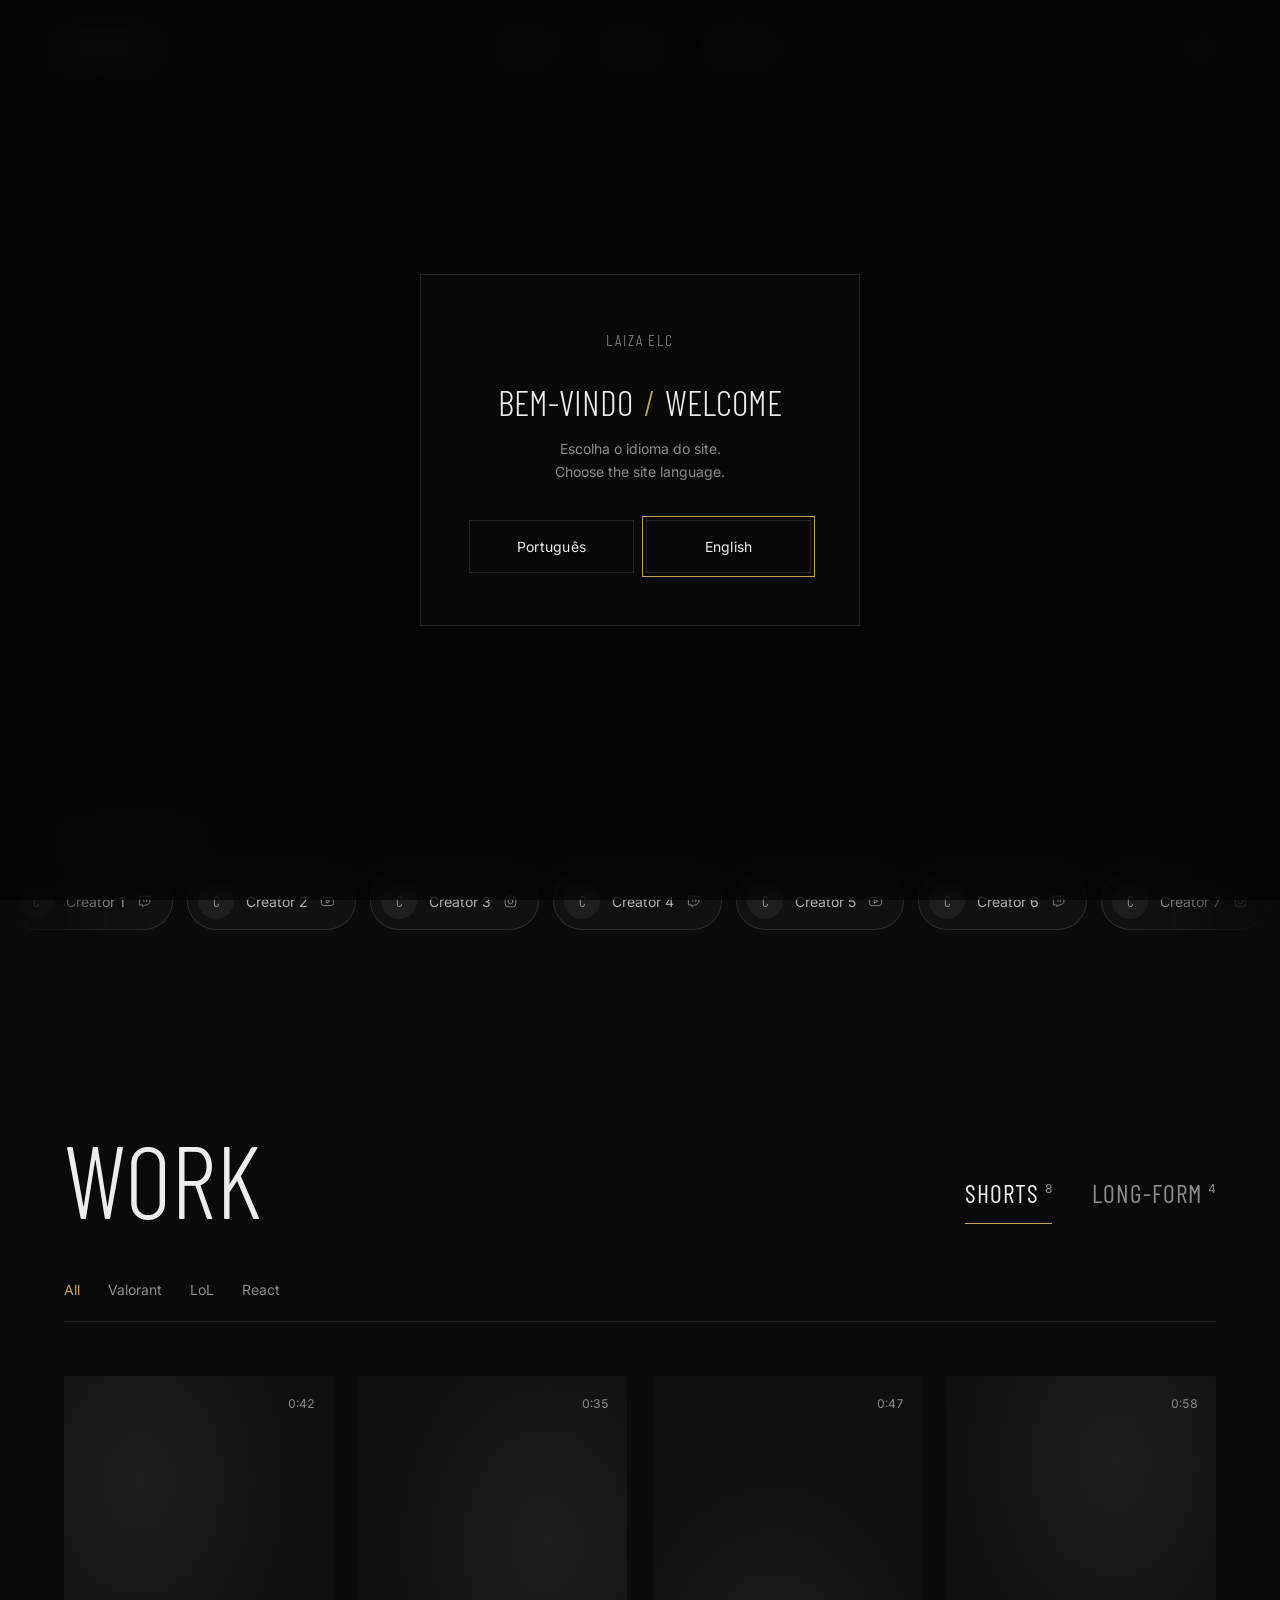
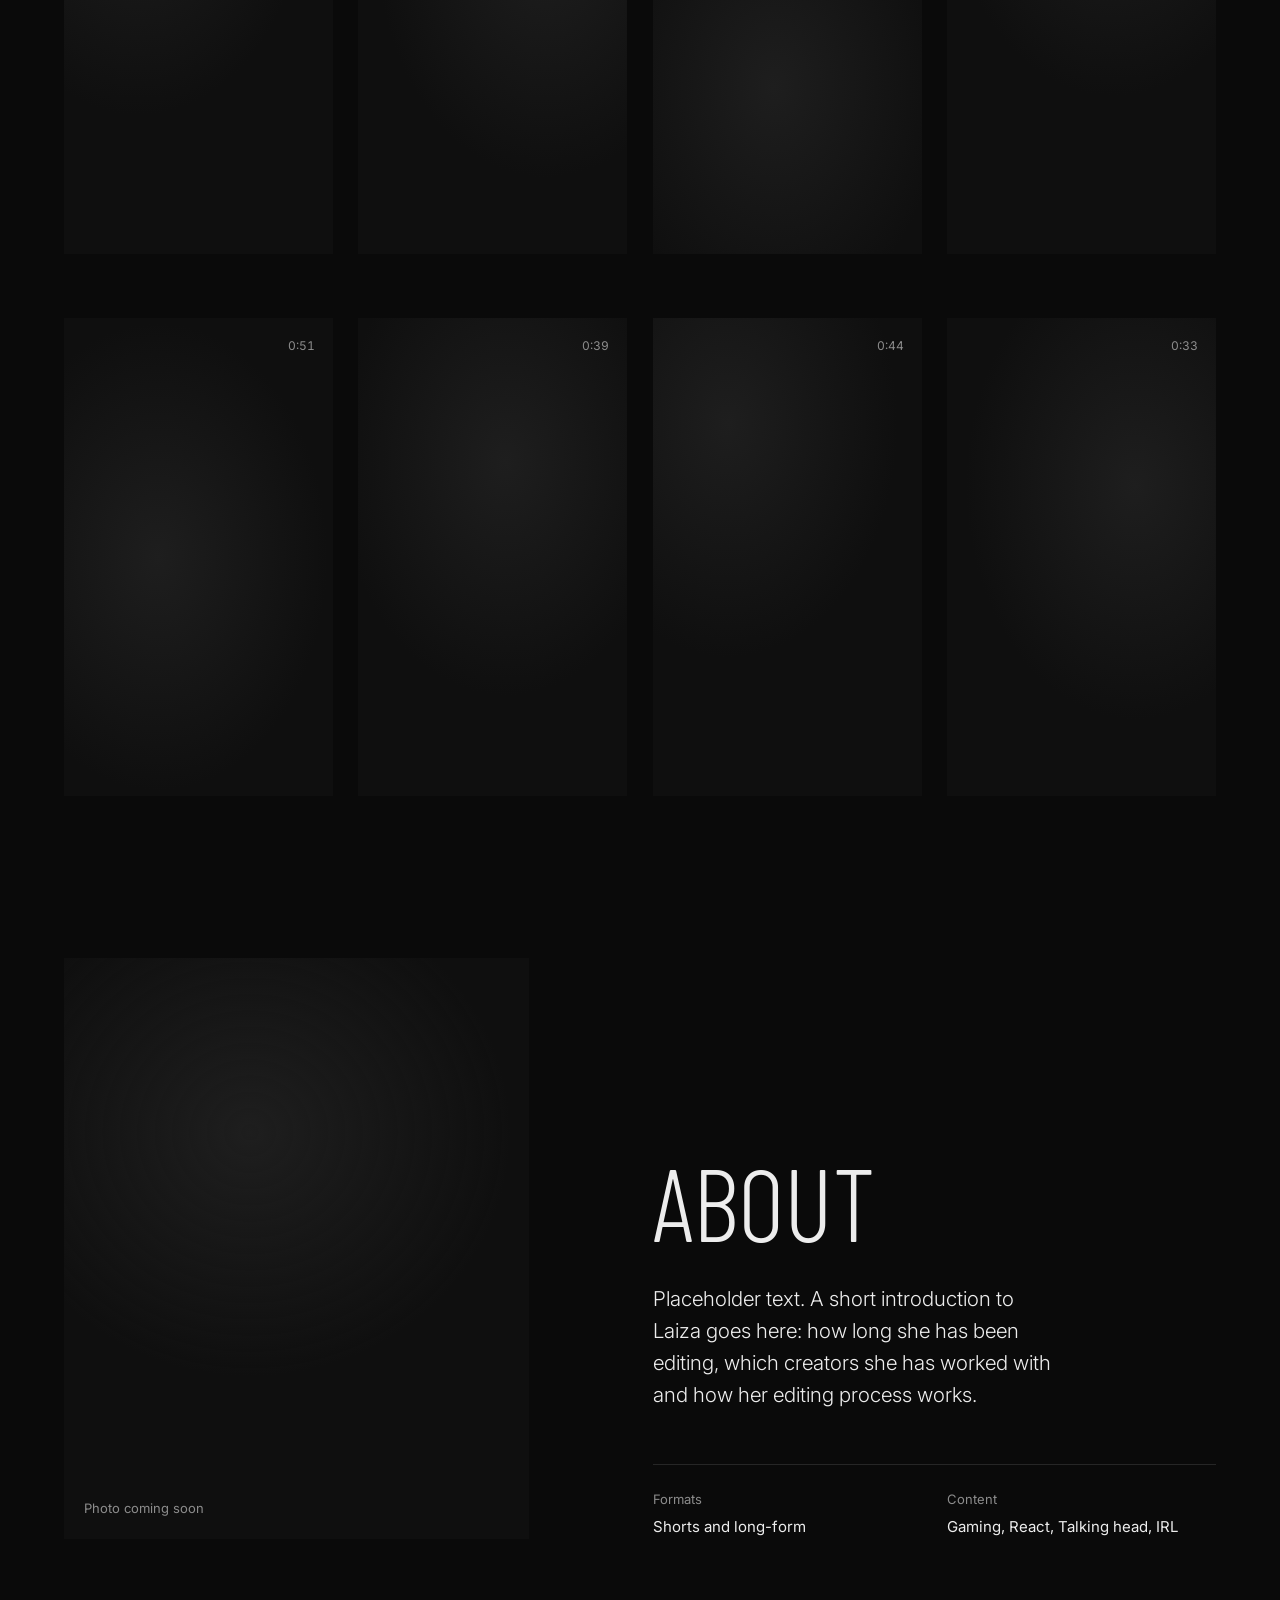
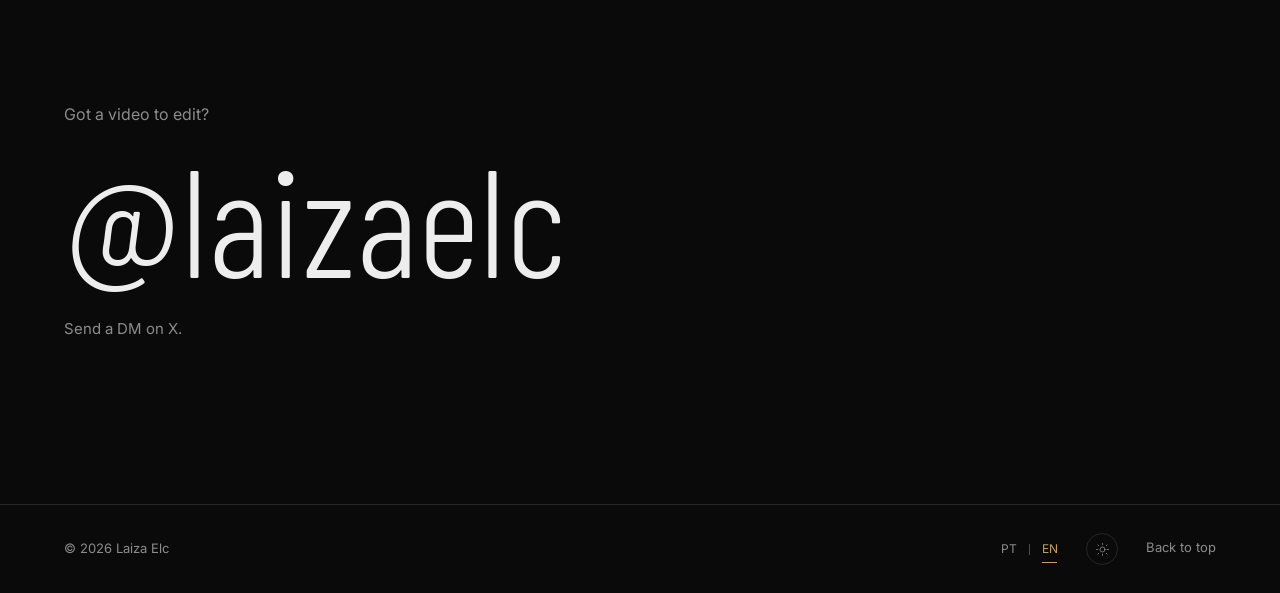
==== commit d8f405aa: "Botão de tema também no topo Co-Authored-By: Claude Opus 5.5 <noreply@anthropic.com> Claude-Session:" ====
--- a/index.html
+++ b/index.html
@@ -50,6 +50,10 @@
       <a href="#contato" data-i18n="nav.contact">Contato</a>
     </nav>
     <div class="nav__end">
+      <button type="button" class="theme">
+        <svg class="theme__sun" viewBox="0 0 24 24" aria-hidden="true"><circle cx="12" cy="12" r="4"/><path d="M12 2.5v2M12 19.5v2M4.6 4.6l1.4 1.4M18 18l1.4 1.4M2.5 12h2M19.5 12h2M4.6 19.4 6 18M18 6l1.4-1.4"/></svg>
+        <svg class="theme__moon" viewBox="0 0 24 24" aria-hidden="true"><path d="M20 14.5A8 8 0 0 1 9.5 4a8 8 0 1 0 10.5 10.5Z"/></svg>
+      </button>
       <button type="button" class="nav__menu" id="menuBtn" aria-expanded="false" aria-controls="menu">
         <span data-i18n="nav.menu">Menu</span>
       </button>
@@ -144,7 +148,7 @@
         <span class="lang__sep" aria-hidden="true"></span>
         <button type="button" data-set-lang="en" aria-pressed="false" aria-label="English" lang="en">EN</button>
       </div>
-      <button type="button" class="theme" id="themeToggle">
+      <button type="button" class="theme">
         <svg class="theme__sun" viewBox="0 0 24 24" aria-hidden="true"><circle cx="12" cy="12" r="4"/><path d="M12 2.5v2M12 19.5v2M4.6 4.6l1.4 1.4M18 18l1.4 1.4M2.5 12h2M19.5 12h2M4.6 19.4 6 18M18 6l1.4-1.4"/></svg>
         <svg class="theme__moon" viewBox="0 0 24 24" aria-hidden="true"><path d="M20 14.5A8 8 0 0 1 9.5 4a8 8 0 1 0 10.5 10.5Z"/></svg>
       </button>
--- a/style.css
+++ b/style.css
@@ -107,7 +107,7 @@
 .nav__links a { color: var(--muted); padding-bottom: 3px; }
 .nav__links a:hover, .nav__links a.is-active { color: var(--fg); }
 .nav__links a.is-active { background-size: 100% 1px; }
-.nav__end { justify-self: end; }
+.nav__end { justify-self: end; display: flex; align-items: center; gap: 20px; }
 .nav__menu { display: none; font-size: .875rem; }
 
 .menu {
@@ -189,12 +189,16 @@
   align-items: center;
   padding: 120px var(--gutter) clamp(48px, 7vh, 72px);
 }
-.hero__text { grid-column: 1 / 5; }
+.hero__text {
+  grid-column: 1 / 5;
+  /* tamanho do nome; o avatar é calculado a partir dele */
+  --name-size: clamp(2.25rem, 3.4vw, 3.25rem);
+}
 .hero__name {
   margin: 0;
   font-family: var(--display);
   font-weight: 300;
-  font-size: clamp(2.25rem, 3.4vw, 3.25rem);
+  font-size: var(--name-size);
   line-height: 1;
   letter-spacing: .02em;
   text-transform: uppercase;
@@ -204,8 +208,10 @@
 
 /* foto de perfil acima do nome: preto e branco, ganha cor no hover */
 .avatar {
-  width: 80px; height: 80px;
-  margin-bottom: clamp(24px, 3.5vh, 36px);
+  /* diâmetro ≈ largura do nome "LAIZA ELC" (≈ 3,4× o tamanho da fonte) */
+  width: calc(var(--name-size) * 3.3);
+  height: calc(var(--name-size) * 3.3);
+  margin-bottom: calc(var(--name-size) * .6);
   display: grid;
   place-items: center;
   overflow: hidden;
@@ -214,7 +220,7 @@
   background: var(--surface);
   font-family: var(--display);
   font-weight: 300;
-  font-size: 2rem;
+  font-size: calc(var(--name-size) * 1.4);
   line-height: 1;
   color: var(--muted);
   transition: border-color .6s var(--ease);
@@ -279,7 +285,7 @@
 .collab__photo img { width: 100%; height: 100%; object-fit: cover; filter: grayscale(1); transition: filter .6s var(--ease); }
 .collab:hover .collab__photo img { filter: none; }
 .collab__name { font-size: .875rem; color: color-mix(in srgb, var(--fg) 72%, transparent); transition: color .4s var(--ease); }
-.collab:hover .collab__name, .collab:focus-visible .collab__name { color: var(--fg); }
+.collab:hover .collab__name, .collab:focus-visible .collab__name { color: var(--accent); }
 .collab__icon { flex: none; width: 15px; height: 15px; color: var(--muted); transition: color .4s var(--ease); }
 .collab:hover .collab__icon { color: var(--accent); }
 .collab__icon svg { display: block; width: 100%; height: 100%; fill: none; stroke: currentColor; stroke-width: 1.4; stroke-linejoin: round; stroke-linecap: round; }
@@ -706,10 +712,9 @@
   }
 }
 
-/* sem movimento automático: a faixa vira uma linha estática */
+/* a faixa de colaborações continua rolando (lenta, pausa no hover)
+   mesmo com "reduzir animações" ligado no sistema */
 @media (prefers-reduced-motion: reduce) {
-  .marquee__track { animation: none; width: auto; }
-  .marquee__list[aria-hidden="true"] { display: none; }
-  .marquee__list { flex-wrap: wrap; row-gap: 12px; padding: 4px var(--gutter); }
-  .marquee { -webkit-mask-image: none; mask-image: none; }
-}
+  .marquee__track { animation-duration: var(--marquee-duration, 60s) !important; }
+  .collab, .collab * { transition-duration: .3s !important; }
+}
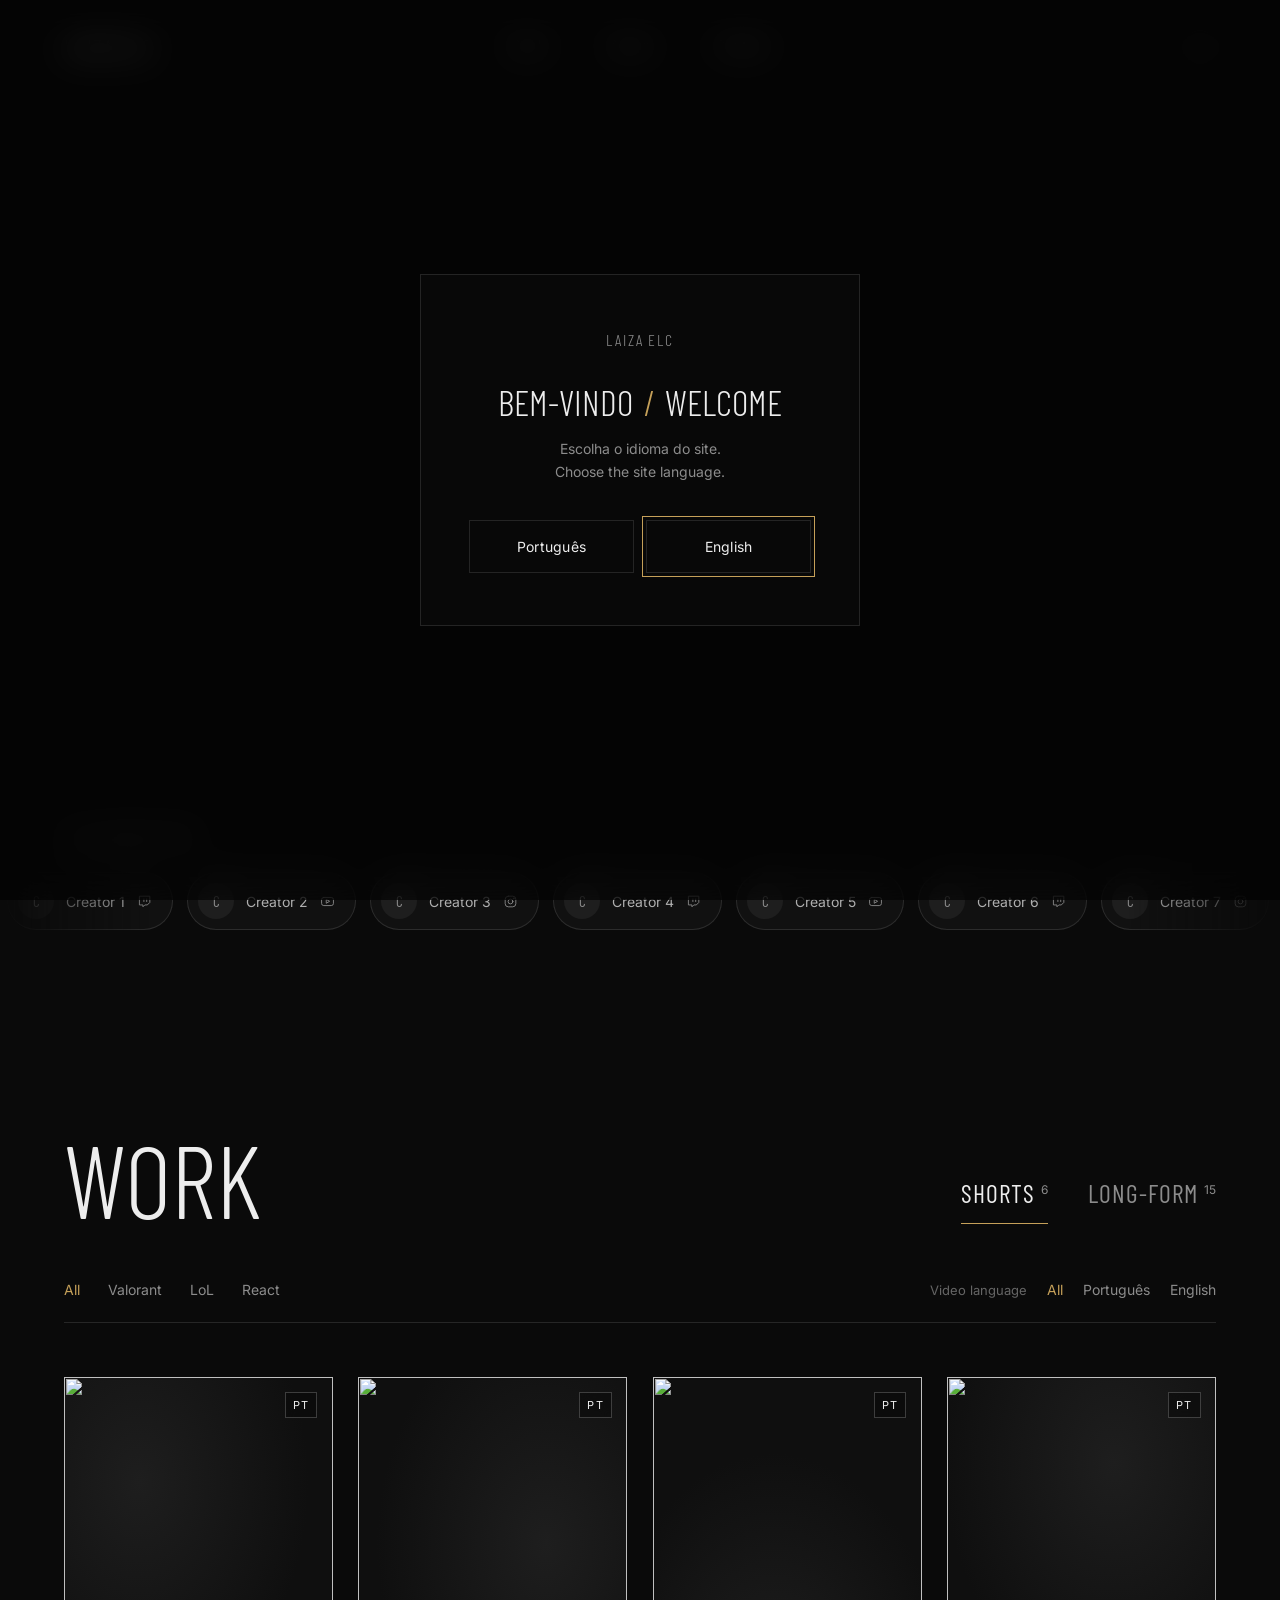
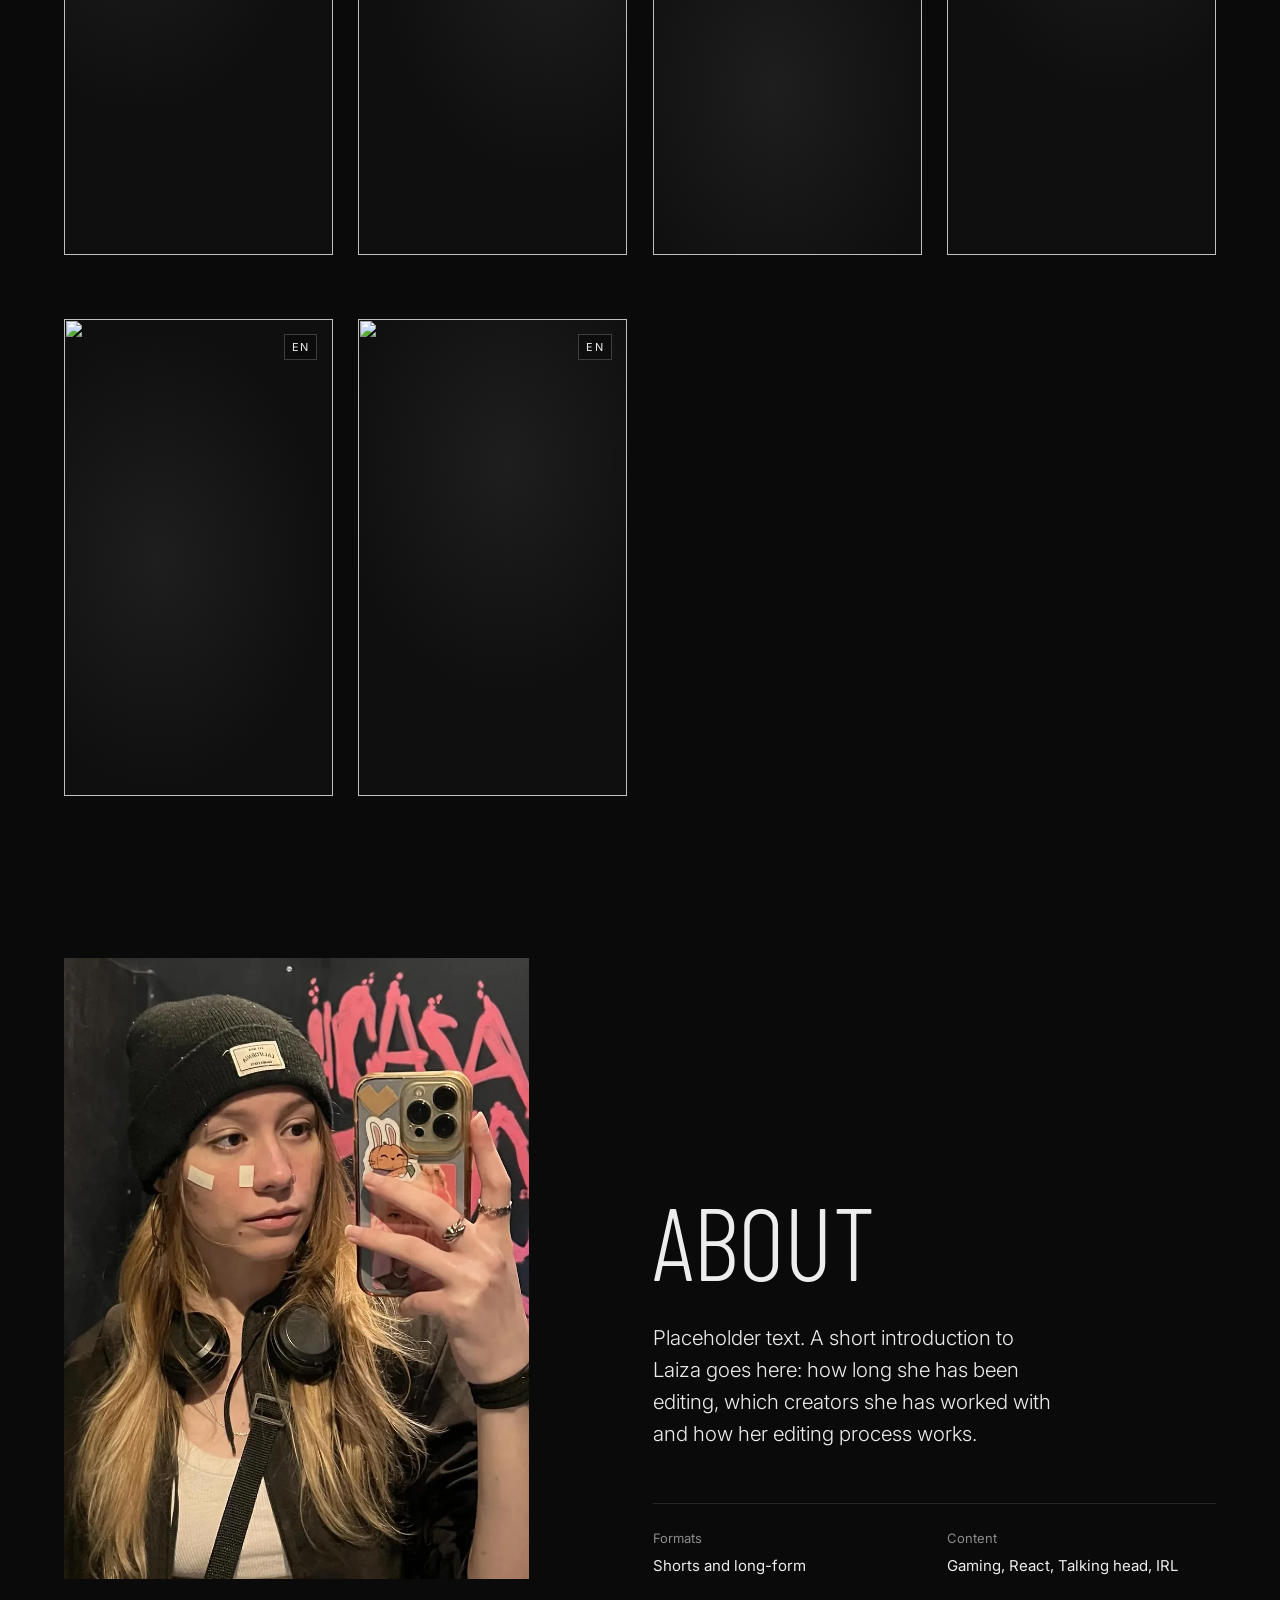
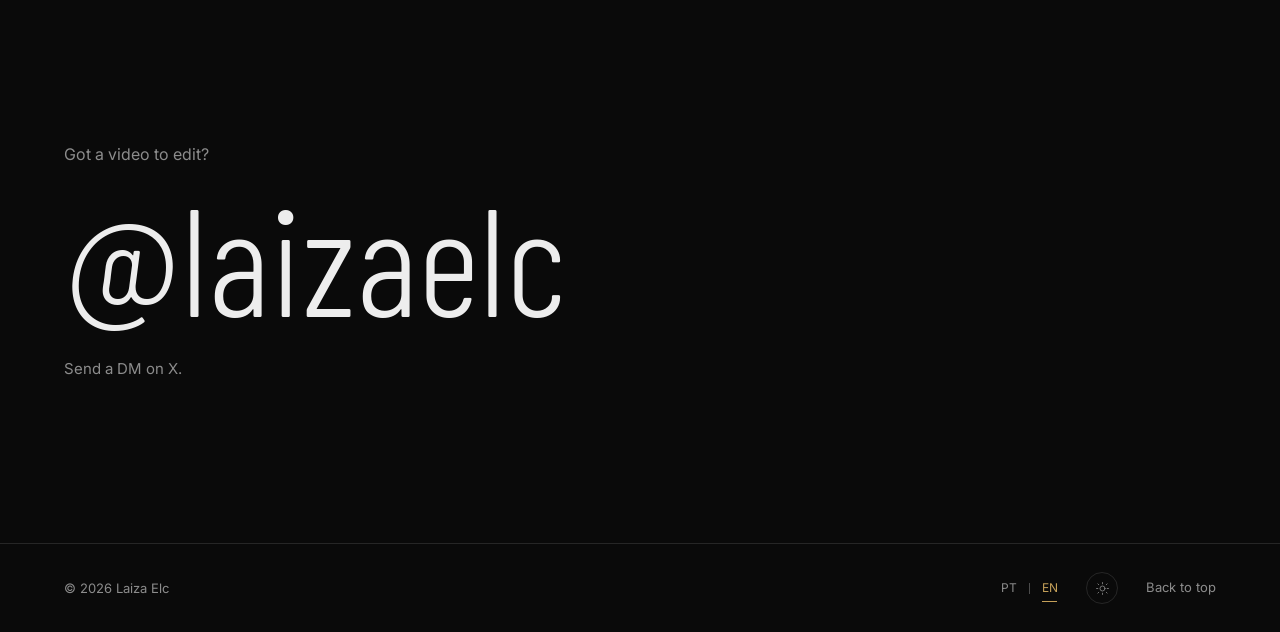
==== commit 60db31fd: "Hero com destaques de Shorts (showreel salvo para depois), avatar e foto do sobre Co-Authored-By: Cl" ====
--- a/index.html
+++ b/index.html
@@ -69,13 +69,19 @@
   <main>
     <section class="hero" id="top">
       <div class="hero__text">
-        <!-- Foto: troque o "L" por <img src="foto.jpg" alt=""> -->
-        <span class="avatar" aria-hidden="true">L</span>
+        <span class="avatar"><img src="assets/avatar.webp" alt="" width="320" height="320" decoding="async"></span>
         <h2 class="hero__name">Laiza Elc</h2>
         <p class="hero__role">Video Editor</p>
         <p class="hero__lede" data-i18n="hero.lede"></p>
         <a class="hero__cta" href="#trabalhos" data-i18n="hero.cta">Ver trabalhos</a>
       </div>
+      <!-- Sem showreel: destaques com Shorts reais (lista FEATURED no script.js) -->
+      <div class="hero__feature" id="heroFeature">
+        <p class="hero__feature-label" data-i18n="hero.featured">Trabalhos recentes</p>
+        <ul class="feature"></ul>
+      </div>
+      <!-- Padrão salvo: showreel em destaque. Aparece sozinho quando REEL.youtube
+           (no script.js) tiver um ID, e então substitui os destaques acima. -->
       <figure class="hero__reel">
         <button type="button" class="reel" data-open="reel" data-i18n-aria="hero.reelAria">
           <span class="reel__img"></span>
@@ -122,7 +128,9 @@
     </section>
 
     <section class="about" id="sobre">
-      <div class="about__photo reveal"><span data-i18n="about.photo">Foto em breve</span></div>
+      <figure class="about__photo reveal">
+        <img src="assets/laiza.webp" alt="Laiza Elc" width="900" height="1200" loading="lazy" decoding="async">
+      </figure>
       <div class="about__content">
         <h2 class="section-title reveal" data-i18n="about.title">Sobre</h2>
         <p class="about__lead reveal" data-i18n="about.body"></p>
--- a/style.css
+++ b/style.css
@@ -343,9 +343,74 @@
   color: var(--muted);
 }
 
+/* ---------- Destaques do hero (sem showreel) ---------- */
+/* o showreel só aparece quando existe; senão, ficam os destaques */
+.hero:not(.hero--reel) .hero__reel, .hero--reel .hero__feature { display: none; }
+.hero__feature { grid-column: 6 / 13; }
+.hero__feature-label { margin: 0 0 20px; font-size: .8125rem; color: var(--muted); }
+.feature {
+  display: grid;
+  grid-template-columns: repeat(3, minmax(0, 1fr));
+  gap: var(--gap);
+  margin: 0;
+  padding: 0 0 56px;
+  list-style: none;
+}
+/* alturas desencontradas, como uma folha de contato */
+.feature li { transform: translate3d(var(--mx, 0), calc(var(--off, 0px) + var(--my, 0px)), 0); transition: transform 1.2s var(--ease-out); }
+.feature li:nth-child(2) { --off: 56px; }
+.feature li:nth-child(3) { --off: 24px; }
+.feature__btn { display: block; width: 100%; text-align: left; }
+.feature__media { position: relative; display: block; aspect-ratio: 9 / 16; overflow: hidden; background: var(--surface); }
+.feature__media img {
+  position: absolute; inset: 0;
+  width: 100%; height: 100%;
+  object-fit: cover;
+  transition: transform 1.6s var(--ease-out), filter .8s var(--ease);
+}
+.feature__media::after {
+  content: "";
+  position: absolute;
+  inset: 0;
+  background: linear-gradient(to top, rgba(0, 0, 0, .55), transparent 45%);
+  opacity: .7;
+  transition: opacity .6s var(--ease);
+}
+.feature__play {
+  position: absolute;
+  left: 14px; bottom: 14px;
+  z-index: 1;
+  width: 40px; height: 40px;
+  display: grid;
+  place-items: center;
+  border: 1px solid rgba(237, 237, 237, .55);
+  border-radius: 50%;
+  transition: border-color .5s var(--ease), transform .8s var(--ease-out);
+}
+.feature__play svg { width: 11px; height: 11px; margin-left: 2px; fill: #EDEDED; }
+.feature__title { display: block; margin-top: 14px; font-size: .875rem; line-height: 1.35; }
+.feature__cat { display: block; margin-top: 2px; font-size: .75rem; letter-spacing: .06em; color: var(--muted); }
+.feature__btn:hover .feature__media img, .feature__btn:focus-visible .feature__media img { transform: scale(1.05); }
+.feature__btn:hover .feature__media::after { opacity: 1; }
+.feature__btn:hover .feature__play, .feature__btn:focus-visible .feature__play { border-color: var(--accent); transform: scale(1.08); }
+.feature__btn:hover .feature__title { color: var(--accent); }
+.feature:hover .feature__btn:not(:hover) .feature__media img { filter: brightness(.6); }
+.feature__btn:focus-visible { outline: none; }
+.feature__btn:focus-visible .feature__media { outline: 1px solid var(--accent); outline-offset: 4px; }
+
 /* entrada da primeira tela */
-.js .hero__text > *, .js .hero__reel { opacity: 0; transform: translateY(18px); }
-.is-ready .hero__text > *, .is-ready .hero__reel {
+.js .hero__text > *, .js .hero__reel, .js .hero__feature-label { opacity: 0; transform: translateY(18px); }
+.js .feature__btn { opacity: 0; transform: translateY(32px); }
+.is-ready .feature__btn {
+  opacity: 1;
+  transform: none;
+  transition: opacity 1.2s var(--ease), transform 1.4s var(--ease-out);
+}
+.is-ready .feature li:nth-child(1) .feature__btn { transition-delay: .3s; }
+.is-ready .feature li:nth-child(2) .feature__btn { transition-delay: .42s; }
+.is-ready .feature li:nth-child(3) .feature__btn { transition-delay: .54s; }
+.is-ready .hero__feature-label { transition-delay: .2s; }
+.is-ready .hero__text > *, .is-ready .hero__reel, .is-ready .hero__feature-label {
   opacity: 1;
   transform: none;
   transition: opacity 1.1s var(--ease), transform 1.3s var(--ease-out);
@@ -411,7 +476,12 @@
   padding-bottom: 20px;
   border-bottom: 1px solid var(--line);
   font-size: .875rem;
-}
+  justify-content: space-between;
+  align-items: baseline;
+}
+.filters__group { display: flex; flex-wrap: wrap; align-items: baseline; gap: 8px 28px; }
+.filters__group--lang { gap: 8px 20px; }
+.filters__label { color: color-mix(in srgb, var(--muted) 70%, transparent); font-size: .8125rem; }
 .filters button { color: var(--muted); transition: color .3s var(--ease); }
 .filters button:hover { color: var(--fg); }
 .filters button[aria-pressed="true"] { color: var(--accent); }
@@ -445,7 +515,12 @@
   background-position: center;
   transition: transform 1.6s var(--ease-out);
 }
-.card__img[style*="url("] { background-color: var(--ph-b); }
+.card__img img {
+  position: absolute;
+  inset: 0;
+  width: 100%; height: 100%;
+  object-fit: cover;
+}
 .card__overlay {
   position: absolute;
   inset: 0;
@@ -483,22 +558,35 @@
   transition: transform .9s var(--ease-out);
 }
 .card__play svg { width: 14px; height: 14px; margin-left: 2px; fill: #EDEDED; }
-.card__dur {
-  position: absolute;
-  top: clamp(12px, 1.4vw, 20px);
-  right: clamp(12px, 1.4vw, 20px);
-  font-size: .75rem;
-  font-variant-numeric: tabular-nums;
-  color: var(--muted);
-  transition: color .5s var(--ease);
-}
+/* selo de idioma do vídeo, legível sobre qualquer capa */
+.card__lang {
+  position: absolute;
+  top: clamp(10px, 1.2vw, 16px);
+  right: clamp(10px, 1.2vw, 16px);
+  padding: 3px 7px;
+  border: 1px solid rgba(237, 237, 237, .22);
+  background: rgba(10, 10, 10, .55);
+  -webkit-backdrop-filter: blur(6px);
+  backdrop-filter: blur(6px);
+  font-size: .6875rem;
+  letter-spacing: .12em;
+  color: #EDEDED;
+}
+.card__channel { font-size: .8125rem; color: rgba(237, 237, 237, .7); }
 .card__caption { display: none; }
+
+.grid__empty {
+  grid-column: 1 / -1;
+  padding: clamp(40px, 8vh, 80px) 0;
+  text-align: center;
+  color: var(--muted);
+}
+.grid__empty p { margin: 0 0 24px; }
 
 .card__btn:hover .card__img, .card__btn:focus-visible .card__img { transform: scale(1.05); }
 .card__btn:hover .card__overlay, .card__btn:focus-visible .card__overlay { opacity: 1; }
 .card__btn:hover .card__title, .card__btn:focus-visible .card__title { transform: none; }
 .card__btn:hover .card__play, .card__btn:focus-visible .card__play { transform: none; }
-.card__btn:hover .card__dur, .card__btn:focus-visible .card__dur { color: #EDEDED; }
 .card__btn:focus-visible { outline: none; }
 .card__btn:focus-visible .card__media { outline: 1px solid var(--accent); outline-offset: 4px; }
 
@@ -508,6 +596,7 @@
   .card__caption { display: flex; flex-direction: column; gap: 2px; margin-top: 14px; }
   .card__caption .card__cat { color: var(--accent); }
   .card__caption .card__title { color: var(--fg); transform: none; font-size: 1.25rem; }
+  .card__caption .card__channel { color: var(--muted); }
 }
 
 /* ---------- Sobre ---------- */
@@ -520,16 +609,18 @@
 }
 .about__photo {
   grid-column: 1 / 6;
-  aspect-ratio: 4 / 5;
-  display: flex;
-  align-items: flex-end;
-  padding: 20px;
-  background:
-    radial-gradient(80% 60% at 40% 30%, var(--ph-a), transparent 70%),
-    var(--ph-b);
-  font-size: .8125rem;
-  color: var(--muted);
-}
+  margin: 0;
+  aspect-ratio: 3 / 4;
+  overflow: hidden;
+  background: var(--surface);
+}
+.about__photo img {
+  display: block;
+  width: 100%; height: 100%;
+  object-fit: cover;
+  transition: transform 2s var(--ease-out);
+}
+.about__photo:hover img { transform: scale(1.03); }
 .about__content { grid-column: 7 / 13; }
 .about__lead {
   margin: clamp(28px, 4vh, 44px) 0 0;
@@ -679,12 +770,17 @@
 @media (max-width: 1024px) {
   .grid--shorts { grid-template-columns: repeat(3, minmax(0, 1fr)); }
   .hero__text { grid-column: 1 / 6; }
-  .hero__reel { grid-column: 6 / 13; }
+  .hero__reel, .hero__feature { grid-column: 6 / 13; }
 }
 
 @media (max-width: 860px) {
   .hero { align-items: start; row-gap: 56px; min-height: 0; padding-top: 128px; }
-  .hero__text, .hero__reel { grid-column: 1 / -1; }
+  .hero__text, .hero__reel, .hero__feature { grid-column: 1 / -1; }
+  .feature { gap: 12px; padding-bottom: 32px; }
+  .feature li:nth-child(2) { --off: 32px; }
+  .feature li:nth-child(3) { --off: 14px; }
+  .feature__title { font-size: .8125rem; }
+  .feature__play { width: 32px; height: 32px; left: 10px; bottom: 10px; }
 }
 
 @media (max-width: 760px) {
@@ -718,3 +814,6 @@
   .marquee__track { animation-duration: var(--marquee-duration, 60s) !important; }
   .collab, .collab * { transition-duration: .3s !important; }
 }
+
+/* em telas de toque não há hover: a foto do avatar aparece colorida */
+@media (hover: none) { .avatar img { filter: none; } }
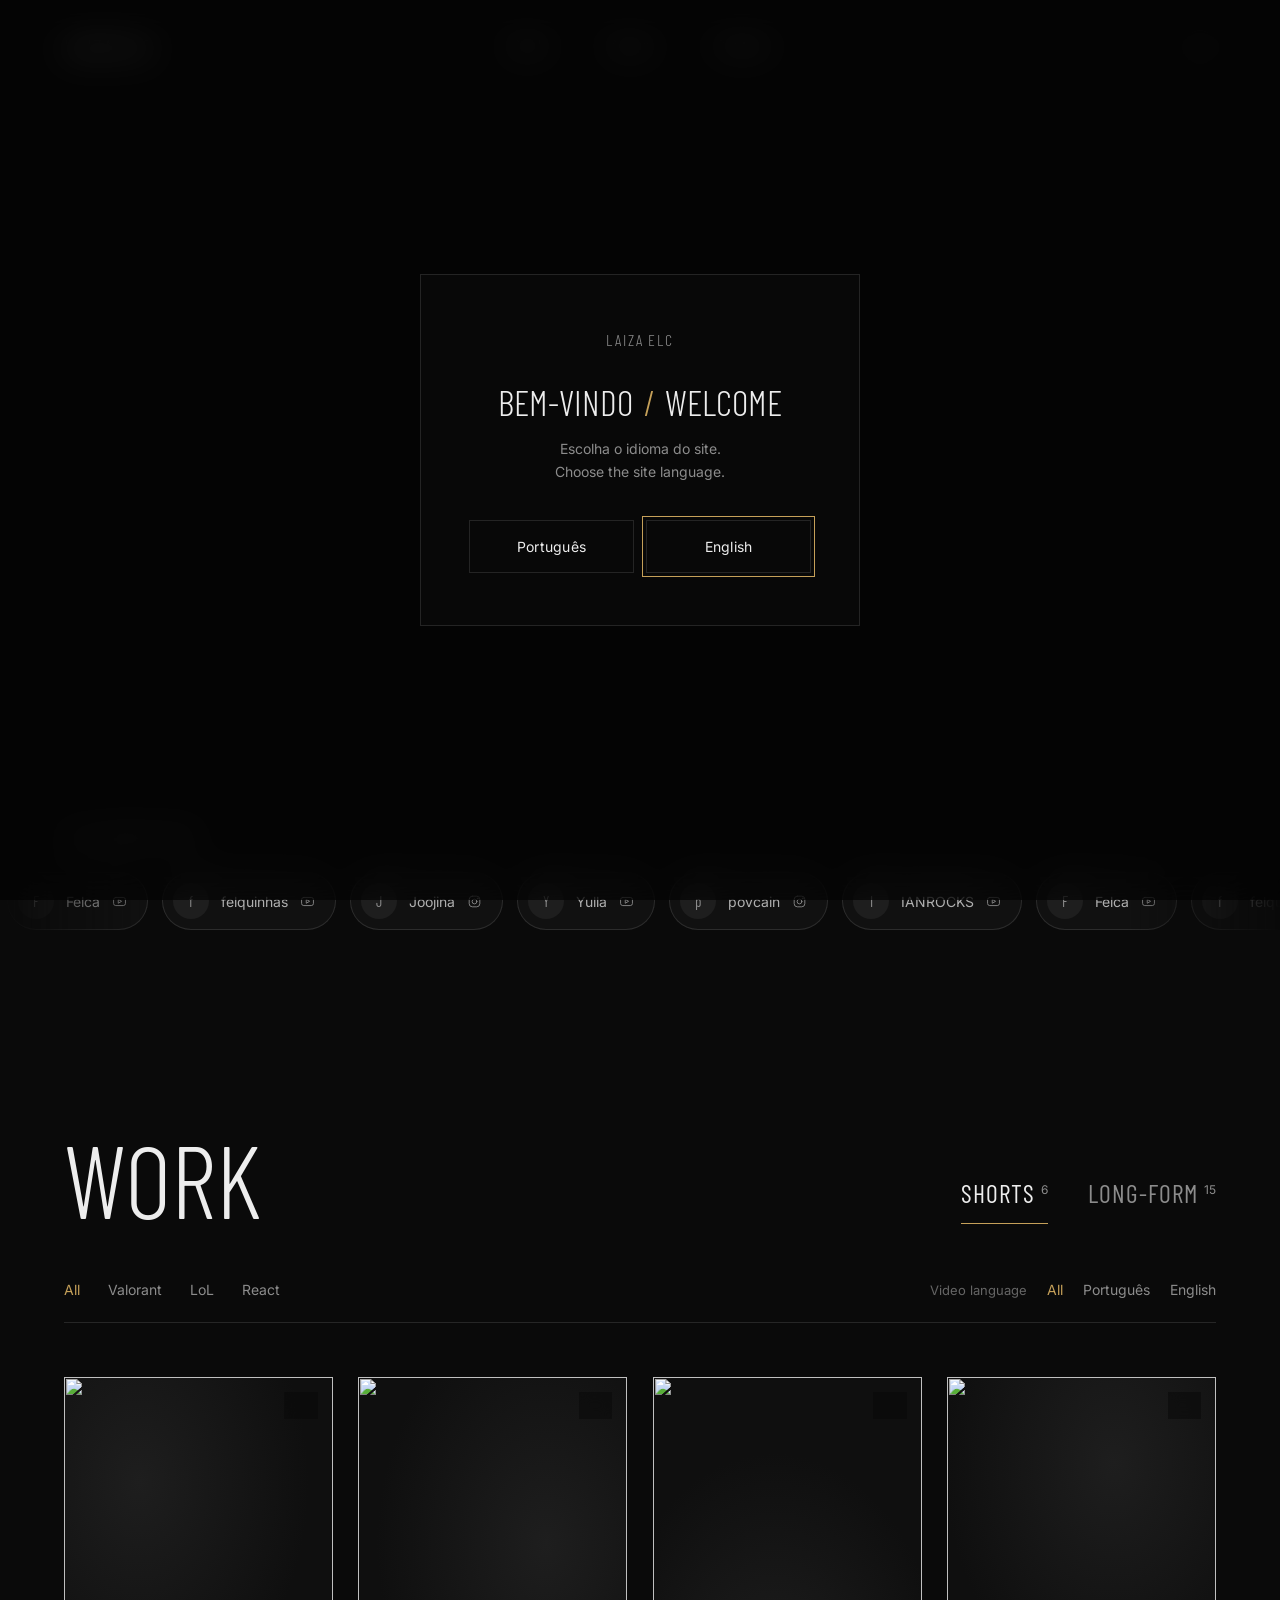
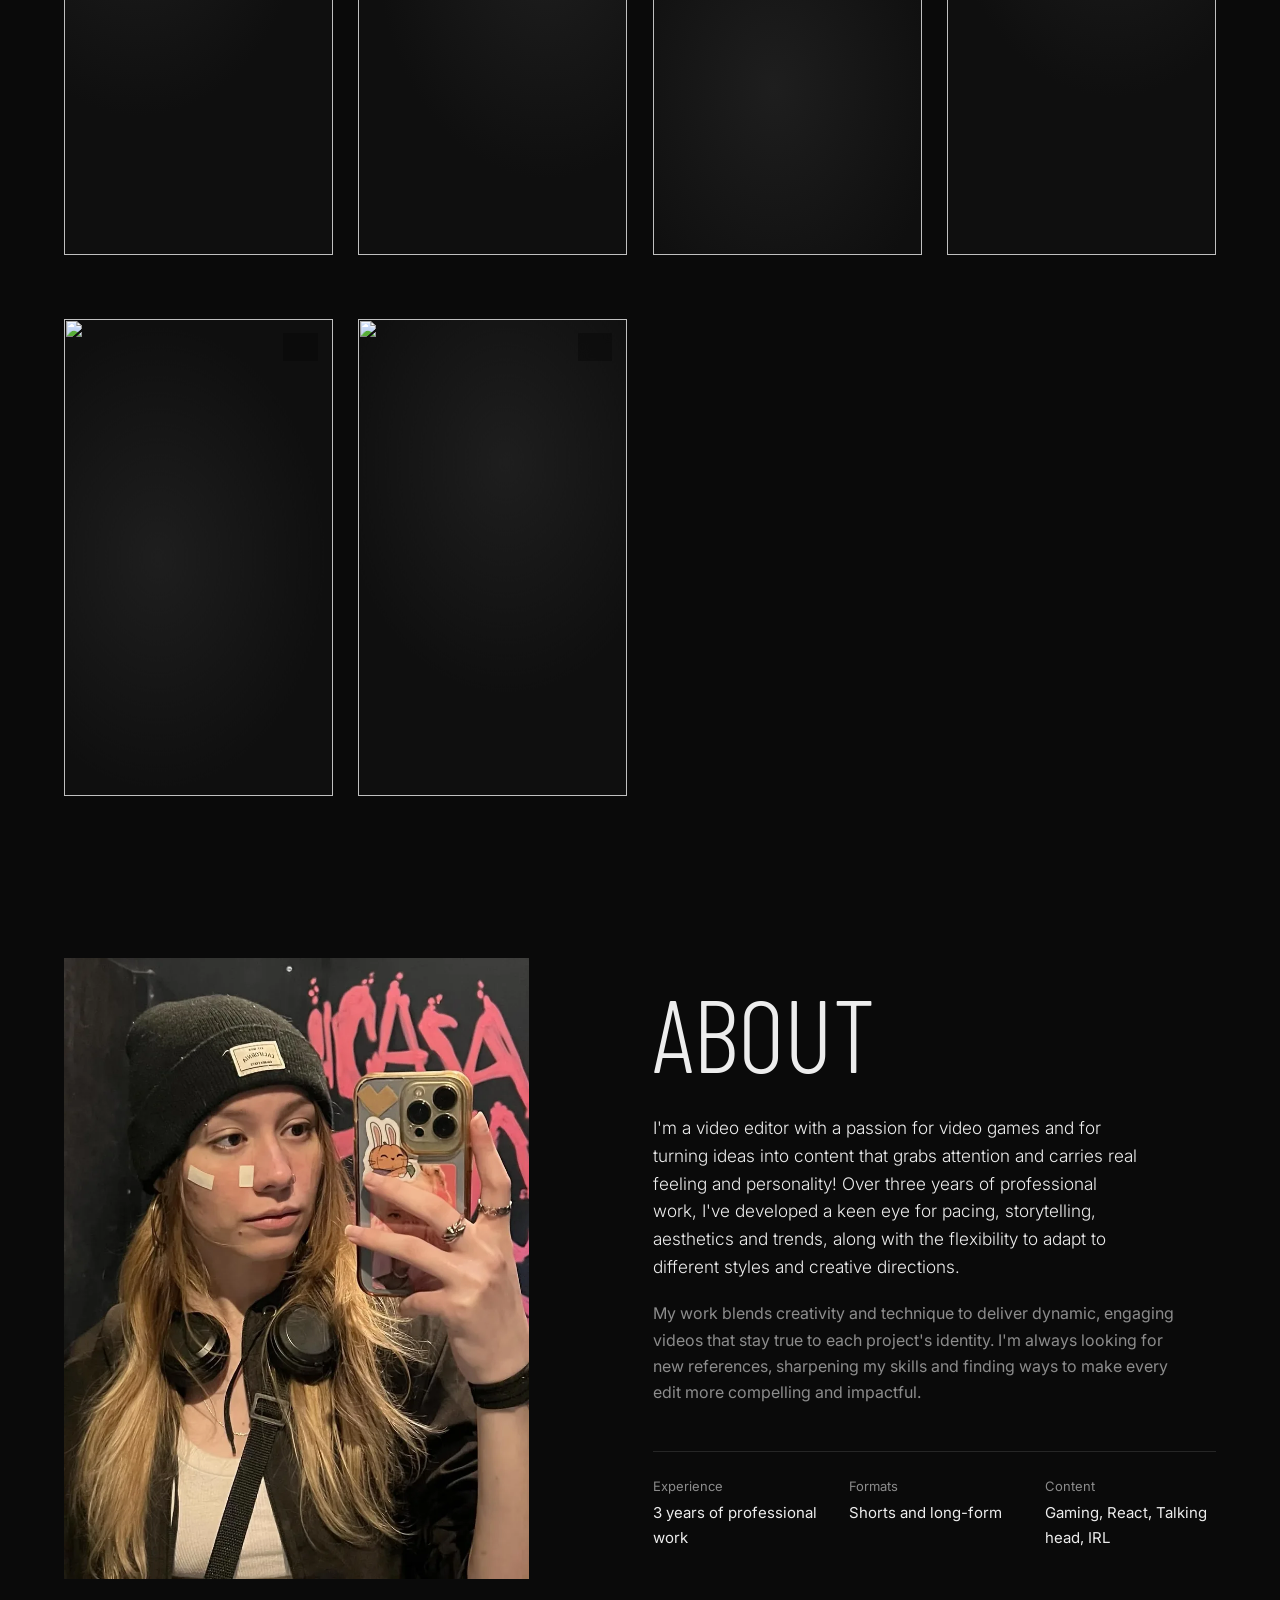
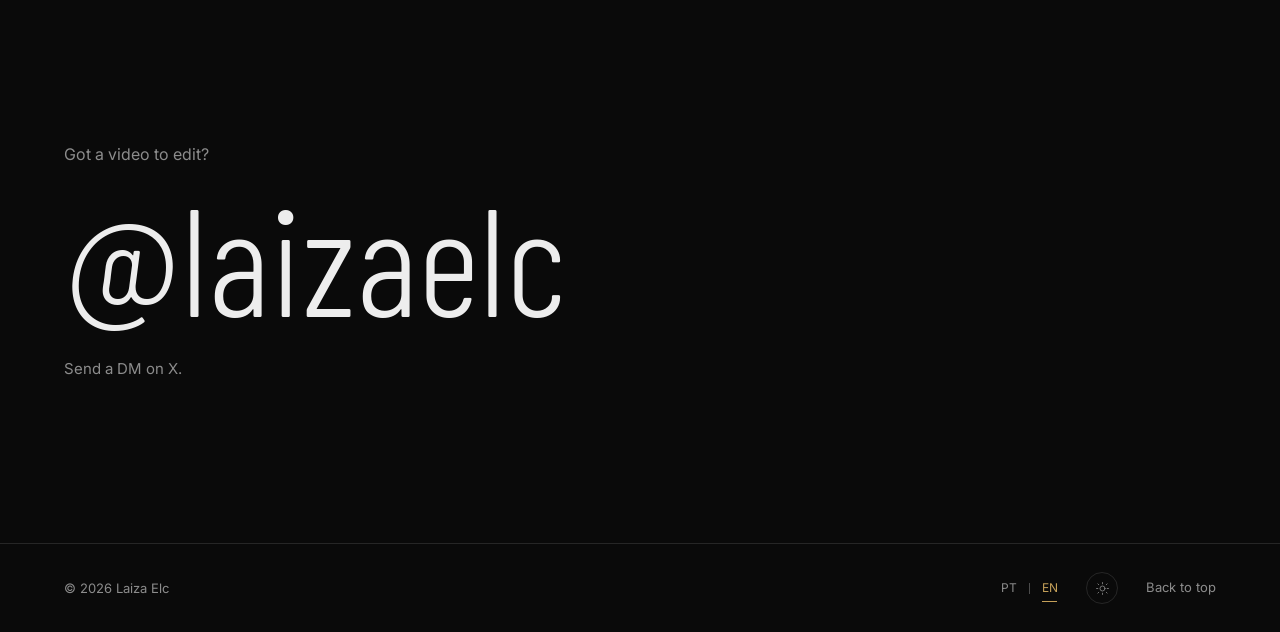
==== commit 6d1b17ef: "Texto do Sobre (PT/EN) e criadores reais nas colaborações Co-Authored-By: Claude Opus 5.5 <noreply@a" ====
--- a/index.html
+++ b/index.html
@@ -75,13 +75,33 @@
         <p class="hero__lede" data-i18n="hero.lede"></p>
         <a class="hero__cta" href="#trabalhos" data-i18n="hero.cta">Ver trabalhos</a>
       </div>
-      <!-- Sem showreel: destaques com Shorts reais (lista FEATURED no script.js) -->
-      <div class="hero__feature" id="heroFeature">
-        <p class="hero__feature-label" data-i18n="hero.featured">Trabalhos recentes</p>
-        <ul class="feature"></ul>
-      </div>
+      <!-- Sem showreel: vitrine que passa pelas capas dos vídeos (lista CINE no script.js) -->
+      <figure class="hero__cine" id="heroCine">
+        <div class="cine" data-i18n-aria="hero.cineAria" role="region" aria-roledescription="carousel">
+          <div class="cine__frames"></div>
+          <button type="button" class="cine__open">
+            <span class="cine__play" aria-hidden="true"><svg viewBox="0 0 10 12"><path d="M0 0l10 6-10 6z"/></svg></span>
+          </button>
+          <div class="cine__info" aria-live="polite">
+            <span class="cine__cat"></span>
+            <span class="cine__title"></span>
+            <span class="cine__channel"></span>
+          </div>
+          <button type="button" class="cine__arrow cine__arrow--prev" data-step="-1" data-i18n-aria="hero.cinePrev">
+            <svg viewBox="0 0 24 24" aria-hidden="true"><path d="M15 5l-7 7 7 7"/></svg>
+          </button>
+          <button type="button" class="cine__arrow cine__arrow--next" data-step="1" data-i18n-aria="hero.cineNext">
+            <svg viewBox="0 0 24 24" aria-hidden="true"><path d="M9 5l7 7-7 7"/></svg>
+          </button>
+        </div>
+        <ul class="cine__thumbs" data-i18n-aria="hero.cineAria"></ul>
+        <figcaption class="hero__cine-caption">
+          <span><span data-i18n="hero.cineLabel">Seleção de trabalhos</span> <span class="cine__count" aria-hidden="true"></span></span>
+          <a href="#trabalhos" data-i18n="hero.cineAll">Ver todos</a>
+        </figcaption>
+      </figure>
       <!-- Padrão salvo: showreel em destaque. Aparece sozinho quando REEL.youtube
-           (no script.js) tiver um ID, e então substitui os destaques acima. -->
+           (no script.js) tiver um ID, e então substitui a vitrine acima. -->
       <figure class="hero__reel">
         <button type="button" class="reel" data-open="reel" data-i18n-aria="hero.reelAria">
           <span class="reel__img"></span>
@@ -134,7 +154,9 @@
       <div class="about__content">
         <h2 class="section-title reveal" data-i18n="about.title">Sobre</h2>
         <p class="about__lead reveal" data-i18n="about.body"></p>
+        <p class="about__text reveal" data-i18n="about.body2"></p>
         <dl class="about__facts reveal">
+          <div><dt data-i18n="about.expLabel">Experiência</dt><dd data-i18n="about.exp"></dd></div>
           <div><dt data-i18n="about.formatsLabel">Formatos</dt><dd data-i18n="about.formats"></dd></div>
           <div><dt data-i18n="about.contentLabel">Conteúdo</dt><dd>Gaming, React, Talking head, IRL</dd></div>
         </dl>
--- a/style.css
+++ b/style.css
@@ -228,11 +228,10 @@
 .avatar img {
   width: 100%; height: 100%;
   object-fit: cover;
-  filter: grayscale(1);
-  transition: filter .8s var(--ease), transform 1.2s var(--ease-out);
+  transition: transform 1.2s var(--ease-out);
 }
 .avatar:hover { border-color: var(--accent); }
-.avatar:hover img { filter: grayscale(0); transform: scale(1.04); }
+.avatar:hover img { transform: scale(1.04); }
 
 /* ---------- Colaborações: faixa contínua de cards ---------- */
 .collabs { padding: 0 0 clamp(24px, 4vh, 40px); }
@@ -343,78 +342,162 @@
   color: var(--muted);
 }
 
-/* ---------- Destaques do hero (sem showreel) ---------- */
-/* o showreel só aparece quando existe; senão, ficam os destaques */
-.hero:not(.hero--reel) .hero__reel, .hero--reel .hero__feature { display: none; }
-.hero__feature { grid-column: 6 / 13; }
-.hero__feature-label { margin: 0 0 20px; font-size: .8125rem; color: var(--muted); }
-.feature {
-  display: grid;
-  grid-template-columns: repeat(3, minmax(0, 1fr));
-  gap: var(--gap);
-  margin: 0;
-  padding: 0 0 56px;
+/* ---------- Cine: vitrine de trabalhos no topo (sem showreel) ---------- */
+/* o showreel só aparece quando existe; senão, fica o cine */
+.hero:not(.hero--reel) .hero__reel, .hero--reel .hero__cine { display: none; }
+.hero__cine { grid-column: 6 / 13; margin: 0; }
+.cine {
+  position: relative;
+  aspect-ratio: 16 / 9;
+  overflow: hidden;
+  background: var(--surface);
+  color: #EDEDED;
+}
+.cine__frames img {
+  position: absolute;
+  inset: 0;
+  width: 100%; height: 100%;
+  object-fit: cover;
+  opacity: 0;
+  transform: scale(1.02);
+  transition: opacity 1.4s var(--ease);
+}
+.cine__frames img.is-active { opacity: 1; animation: kenburns var(--slide, 6s) linear forwards; }
+@keyframes kenburns { from { transform: scale(1.02); } to { transform: scale(1.1); } }
+.cine::after {
+  content: "";
+  position: absolute;
+  inset: 0;
+  pointer-events: none;
+  background: linear-gradient(to top, rgba(0, 0, 0, .85), rgba(0, 0, 0, .35) 45%, rgba(0, 0, 0, .05) 70%, rgba(0, 0, 0, .2));
+}
+.cine__open { position: absolute; inset: 0; z-index: 1; display: grid; place-items: center; }
+.cine__play {
+  width: 72px; height: 72px;
+  display: grid;
+  place-items: center;
+  border: 1px solid rgba(237, 237, 237, .55);
+  border-radius: 50%;
+  opacity: 0;
+  transform: scale(.9);
+  transition: opacity .5s var(--ease), transform .9s var(--ease-out), border-color .5s var(--ease);
+}
+.cine__play svg { width: 14px; height: 14px; margin-left: 3px; fill: #EDEDED; }
+.cine:hover .cine__play, .cine__open:focus-visible .cine__play { opacity: 1; transform: none; border-color: var(--accent); }
+.cine__open:focus-visible { outline-offset: -4px; }
+
+.cine__info {
+  position: absolute;
+  left: clamp(18px, 2.4vw, 32px);
+  right: clamp(18px, 2.4vw, 32px);
+  bottom: clamp(18px, 2.4vw, 30px);
+  z-index: 2;
+  pointer-events: none;
+  transition: opacity .5s var(--ease), transform .7s var(--ease-out);
+}
+.cine__info.is-out { opacity: 0; transform: translateY(8px); }
+.cine__info { text-shadow: 0 1px 12px rgba(0, 0, 0, .45); }
+.cine__cat { display: block; font-size: .75rem; letter-spacing: .08em; color: #D9B878; }
+.cine__title {
+  display: block;
+  margin-top: 6px;
+  max-width: 24ch;
+  font-family: var(--display);
+  font-weight: 400;
+  font-size: clamp(1.5rem, 2.4vw, 2.25rem);
+  line-height: 1.02;
+  text-transform: uppercase;
+}
+.cine__channel { display: block; margin-top: 6px; font-size: .8125rem; color: rgba(237, 237, 237, .7); }
+
+/* setas anterior / próximo nas laterais do quadro */
+.cine__arrow {
+  position: absolute;
+  top: 50%;
+  z-index: 2;
+  width: 44px; height: 44px;
+  margin-top: -22px;
+  display: grid;
+  place-items: center;
+  border: 1px solid rgba(237, 237, 237, .4);
+  border-radius: 50%;
+  background: rgba(10, 10, 10, .35);
+  -webkit-backdrop-filter: blur(6px);
+  backdrop-filter: blur(6px);
+  color: #EDEDED;
+  opacity: 0;
+  transition: opacity .5s var(--ease), transform .6s var(--ease-out), border-color .4s var(--ease), background-color .4s var(--ease);
+}
+.cine__arrow svg { width: 16px; height: 16px; fill: none; stroke: currentColor; stroke-width: 1.5; stroke-linecap: round; stroke-linejoin: round; }
+.cine__arrow--prev { left: clamp(12px, 1.6vw, 20px); transform: translateX(-6px); }
+.cine__arrow--next { right: clamp(12px, 1.6vw, 20px); transform: translateX(6px); }
+.cine:hover .cine__arrow, .cine__arrow:focus-visible { opacity: 1; transform: none; }
+.cine__arrow:hover { border-color: var(--accent); background: rgba(10, 10, 10, .6); }
+
+/* painel de navegação: miniaturas com barra de progresso */
+.cine__thumbs {
+  display: grid;
+  grid-template-columns: repeat(var(--count, 6), minmax(0, 1fr));
+  gap: 10px;
+  margin: 12px 0 0;
+  padding: 0;
   list-style: none;
 }
-/* alturas desencontradas, como uma folha de contato */
-.feature li { transform: translate3d(var(--mx, 0), calc(var(--off, 0px) + var(--my, 0px)), 0); transition: transform 1.2s var(--ease-out); }
-.feature li:nth-child(2) { --off: 56px; }
-.feature li:nth-child(3) { --off: 24px; }
-.feature__btn { display: block; width: 100%; text-align: left; }
-.feature__media { position: relative; display: block; aspect-ratio: 9 / 16; overflow: hidden; background: var(--surface); }
-.feature__media img {
+.cine__thumb { display: block; width: 100%; text-align: left; }
+.cine__thumb-img {
+  position: relative;
+  display: block;
+  aspect-ratio: 16 / 9;
+  overflow: hidden;
+  background: var(--surface);
+}
+.cine__thumb-img img {
   position: absolute; inset: 0;
   width: 100%; height: 100%;
   object-fit: cover;
-  transition: transform 1.6s var(--ease-out), filter .8s var(--ease);
-}
-.feature__media::after {
+  opacity: .45;
+  filter: saturate(.6);
+  transition: opacity .5s var(--ease), filter .5s var(--ease), transform 1.2s var(--ease-out);
+}
+.cine__thumb:hover .cine__thumb-img img { opacity: .85; filter: none; transform: scale(1.05); }
+.cine__thumb.is-active .cine__thumb-img img { opacity: 1; filter: none; }
+.cine__thumb:focus-visible { outline: none; }
+.cine__thumb:focus-visible .cine__thumb-img { outline: 1px solid var(--accent); outline-offset: 3px; }
+.cine__progress { position: relative; display: block; height: 2px; margin-top: 8px; overflow: hidden; background: var(--line); }
+.cine__progress::after {
   content: "";
   position: absolute;
   inset: 0;
-  background: linear-gradient(to top, rgba(0, 0, 0, .55), transparent 45%);
-  opacity: .7;
-  transition: opacity .6s var(--ease);
-}
-.feature__play {
-  position: absolute;
-  left: 14px; bottom: 14px;
-  z-index: 1;
-  width: 40px; height: 40px;
-  display: grid;
-  place-items: center;
-  border: 1px solid rgba(237, 237, 237, .55);
-  border-radius: 50%;
-  transition: border-color .5s var(--ease), transform .8s var(--ease-out);
-}
-.feature__play svg { width: 11px; height: 11px; margin-left: 2px; fill: #EDEDED; }
-.feature__title { display: block; margin-top: 14px; font-size: .875rem; line-height: 1.35; }
-.feature__cat { display: block; margin-top: 2px; font-size: .75rem; letter-spacing: .06em; color: var(--muted); }
-.feature__btn:hover .feature__media img, .feature__btn:focus-visible .feature__media img { transform: scale(1.05); }
-.feature__btn:hover .feature__media::after { opacity: 1; }
-.feature__btn:hover .feature__play, .feature__btn:focus-visible .feature__play { border-color: var(--accent); transform: scale(1.08); }
-.feature__btn:hover .feature__title { color: var(--accent); }
-.feature:hover .feature__btn:not(:hover) .feature__media img { filter: brightness(.6); }
-.feature__btn:focus-visible { outline: none; }
-.feature__btn:focus-visible .feature__media { outline: 1px solid var(--accent); outline-offset: 4px; }
+  background: color-mix(in srgb, var(--fg) 45%, transparent);
+  transform: scaleX(0);
+  transform-origin: left;
+}
+.cine__thumb.is-done .cine__progress::after { transform: scaleX(1); }
+.cine__thumb.is-active .cine__progress::after { background: var(--accent); animation: cine-fill var(--slide, 6s) linear forwards; }
+@keyframes cine-fill { to { transform: scaleX(1); } }
+.hero__cine.is-paused .cine__thumb.is-active .cine__progress::after,
+.hero__cine.is-paused .cine__frames img.is-active { animation-play-state: paused; }
+.cine__count { font-variant-numeric: tabular-nums; }
+
+.hero__cine-caption {
+  display: flex;
+  justify-content: space-between;
+  gap: 16px;
+  margin-top: 14px;
+  font-size: .8125rem;
+  color: var(--muted);
+}
+.hero__cine-caption a { padding-bottom: 2px; }
+.hero__cine-caption a:hover { color: var(--fg); }
 
 /* entrada da primeira tela */
-.js .hero__text > *, .js .hero__reel, .js .hero__feature-label { opacity: 0; transform: translateY(18px); }
-.js .feature__btn { opacity: 0; transform: translateY(32px); }
-.is-ready .feature__btn {
-  opacity: 1;
-  transform: none;
-  transition: opacity 1.2s var(--ease), transform 1.4s var(--ease-out);
-}
-.is-ready .feature li:nth-child(1) .feature__btn { transition-delay: .3s; }
-.is-ready .feature li:nth-child(2) .feature__btn { transition-delay: .42s; }
-.is-ready .feature li:nth-child(3) .feature__btn { transition-delay: .54s; }
-.is-ready .hero__feature-label { transition-delay: .2s; }
-.is-ready .hero__text > *, .is-ready .hero__reel, .is-ready .hero__feature-label {
+.js .hero__text > *, .js .hero__reel, .js .hero__cine { opacity: 0; transform: translateY(18px); }
+.is-ready .hero__text > *, .is-ready .hero__reel, .is-ready .hero__cine {
   opacity: 1;
   transform: none;
   transition: opacity 1.1s var(--ease), transform 1.3s var(--ease-out);
 }
+.is-ready .hero__cine { transition-delay: .3s; }
 .is-ready .hero__text > :nth-child(2) { transition-delay: .08s; }
 .is-ready .hero__text > :nth-child(3) { transition-delay: .16s; }
 .is-ready .hero__text > :nth-child(4) { transition-delay: .24s; }
@@ -604,7 +687,7 @@
   display: grid;
   grid-template-columns: repeat(12, minmax(0, 1fr));
   column-gap: var(--gap);
-  align-items: end;
+  align-items: center;
   padding: var(--section) var(--gutter) 0;
 }
 .about__photo {
@@ -624,16 +707,17 @@
 .about__content { grid-column: 7 / 13; }
 .about__lead {
   margin: clamp(28px, 4vh, 44px) 0 0;
-  max-width: 34ch;
-  font-size: clamp(1.125rem, 1.6vw, 1.375rem);
+  max-width: 44ch;
+  font-size: clamp(1.0625rem, 1.35vw, 1.25rem);
   font-weight: 300;
-  line-height: 1.55;
-}
+  line-height: 1.6;
+}
+.about__text { margin: 20px 0 0; max-width: 54ch; color: var(--muted); }
 .about__facts {
   display: grid;
-  grid-template-columns: repeat(2, minmax(0, 1fr));
+  grid-template-columns: repeat(3, minmax(0, 1fr));
   gap: var(--gap);
-  margin: clamp(40px, 6vh, 64px) 0 0;
+  margin: clamp(36px, 5vh, 56px) 0 0;
   padding-top: 24px;
   border-top: 1px solid var(--line);
 }
@@ -770,17 +854,18 @@
 @media (max-width: 1024px) {
   .grid--shorts { grid-template-columns: repeat(3, minmax(0, 1fr)); }
   .hero__text { grid-column: 1 / 6; }
-  .hero__reel, .hero__feature { grid-column: 6 / 13; }
+  .hero__reel, .hero__cine { grid-column: 6 / 13; }
 }
 
 @media (max-width: 860px) {
   .hero { align-items: start; row-gap: 56px; min-height: 0; padding-top: 128px; }
-  .hero__text, .hero__reel, .hero__feature { grid-column: 1 / -1; }
-  .feature { gap: 12px; padding-bottom: 32px; }
-  .feature li:nth-child(2) { --off: 32px; }
-  .feature li:nth-child(3) { --off: 14px; }
-  .feature__title { font-size: .8125rem; }
-  .feature__play { width: 32px; height: 32px; left: 10px; bottom: 10px; }
+  .hero__text, .hero__reel, .hero__cine { grid-column: 1 / -1; }
+  .cine__play { display: none; }
+  .cine__arrow { opacity: 1; transform: none; top: 34%; width: 36px; height: 36px; margin-top: -18px; }
+  .cine__thumbs { gap: 6px; }
+  .cine__progress { margin-top: 6px; }
+  .cine__title { font-size: 1.25rem; max-width: 26ch; }
+  .cine__channel { font-size: .75rem; }
 }
 
 @media (max-width: 760px) {
@@ -795,6 +880,7 @@
   .about { row-gap: 48px; }
   .about__photo { grid-column: 1 / 11; }
   .about__content { grid-column: 1 / -1; }
+  .about__facts { grid-template-columns: 1fr; row-gap: 16px; }
 
   .footer { flex-direction: column-reverse; align-items: flex-start; }
 }
@@ -815,5 +901,9 @@
   .collab, .collab * { transition-duration: .3s !important; }
 }
 
-/* em telas de toque não há hover: a foto do avatar aparece colorida */
-@media (hover: none) { .avatar img { filter: none; } }
+
+/* "reduzir animações": a vitrine continua trocando no mesmo ritmo, mas sem o zoom */
+@media (prefers-reduced-motion: reduce) {
+  .cine__thumb.is-active .cine__progress::after { animation-duration: var(--slide, 6s) !important; }
+  .cine__frames img.is-active { animation: none !important; }
+}
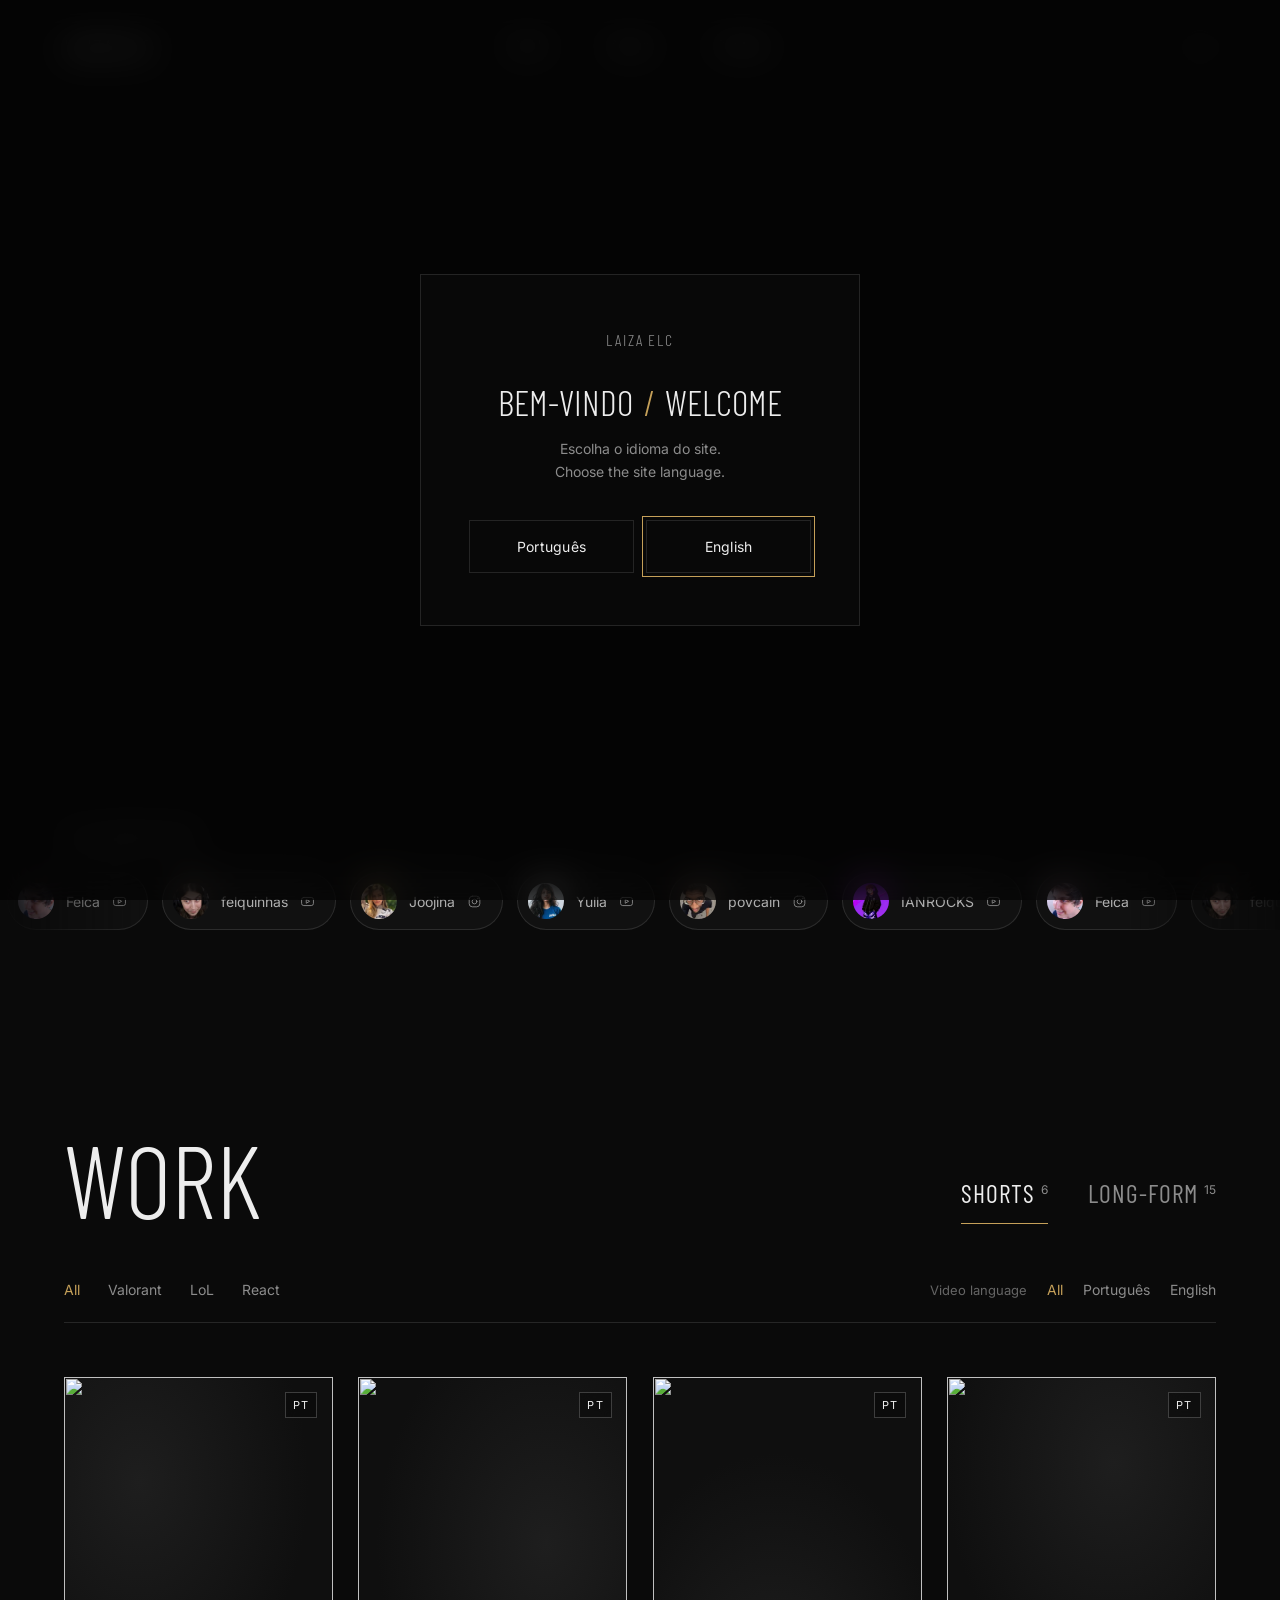
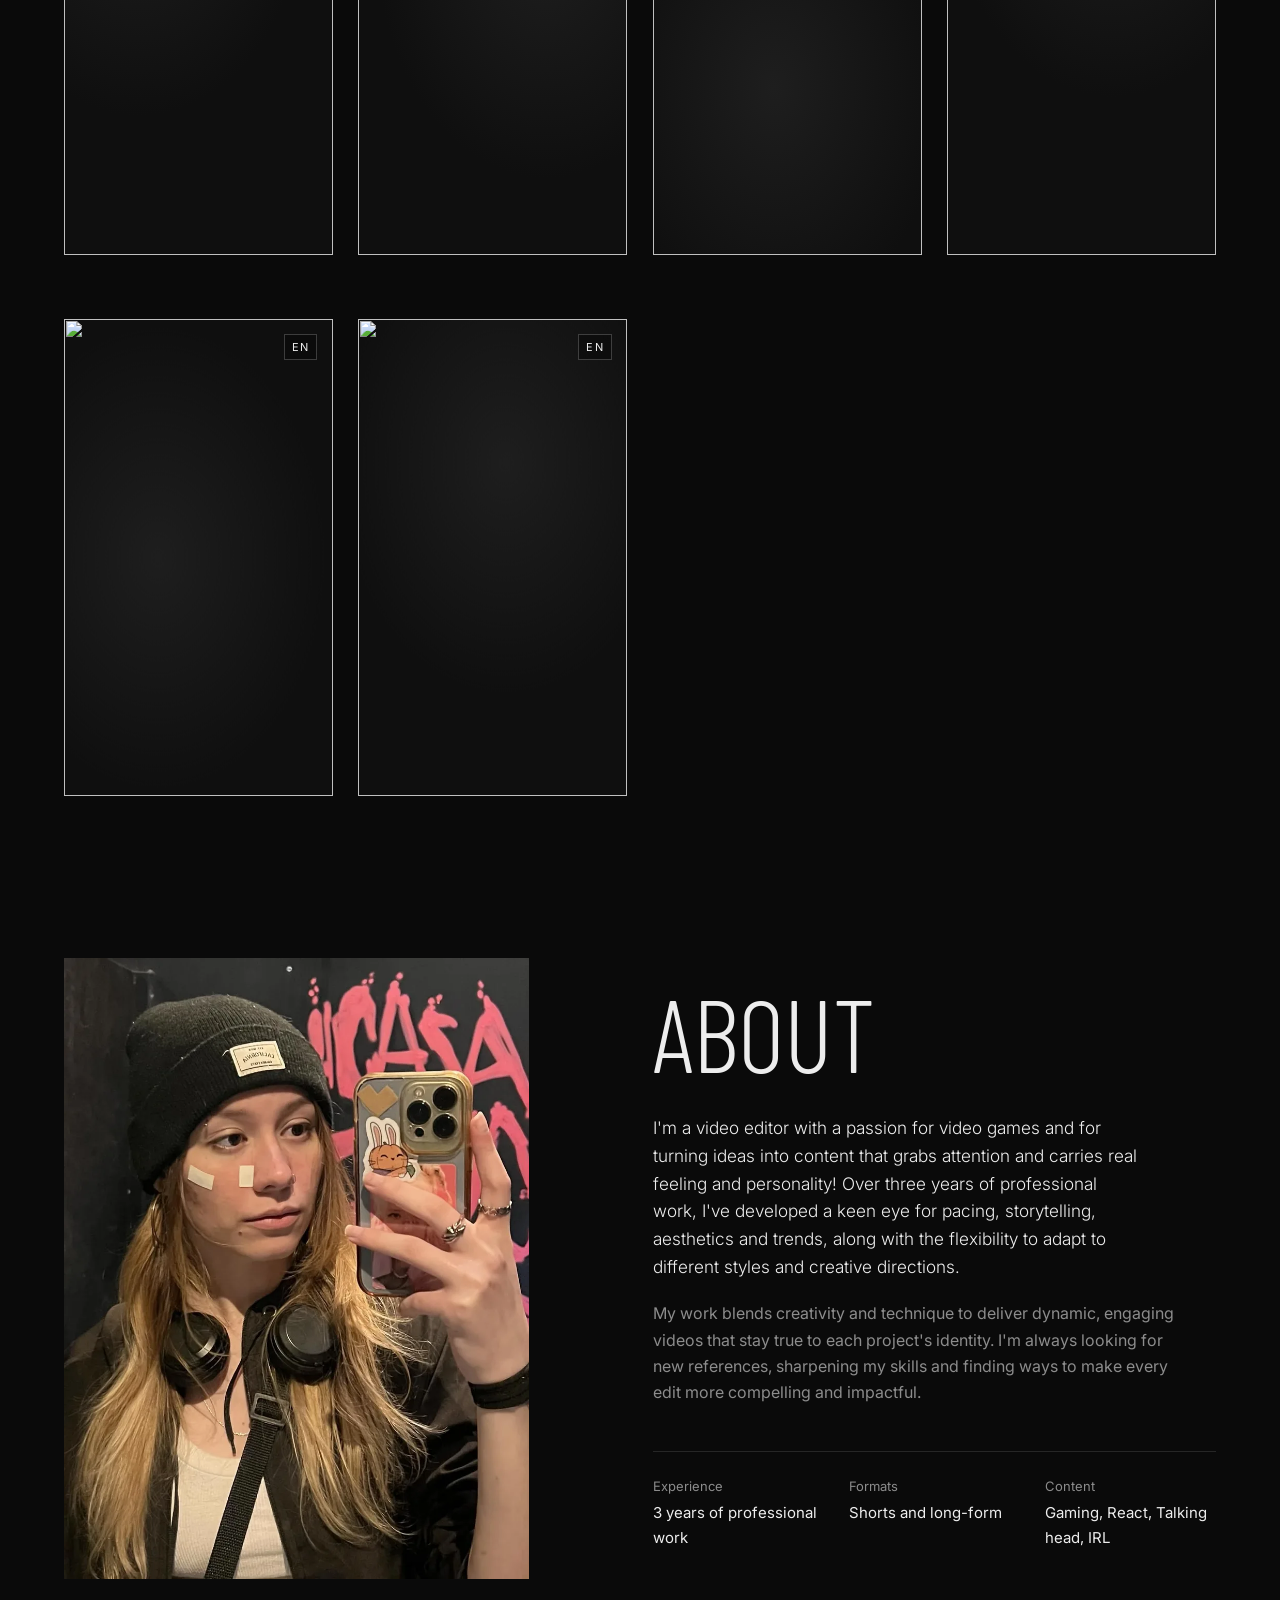
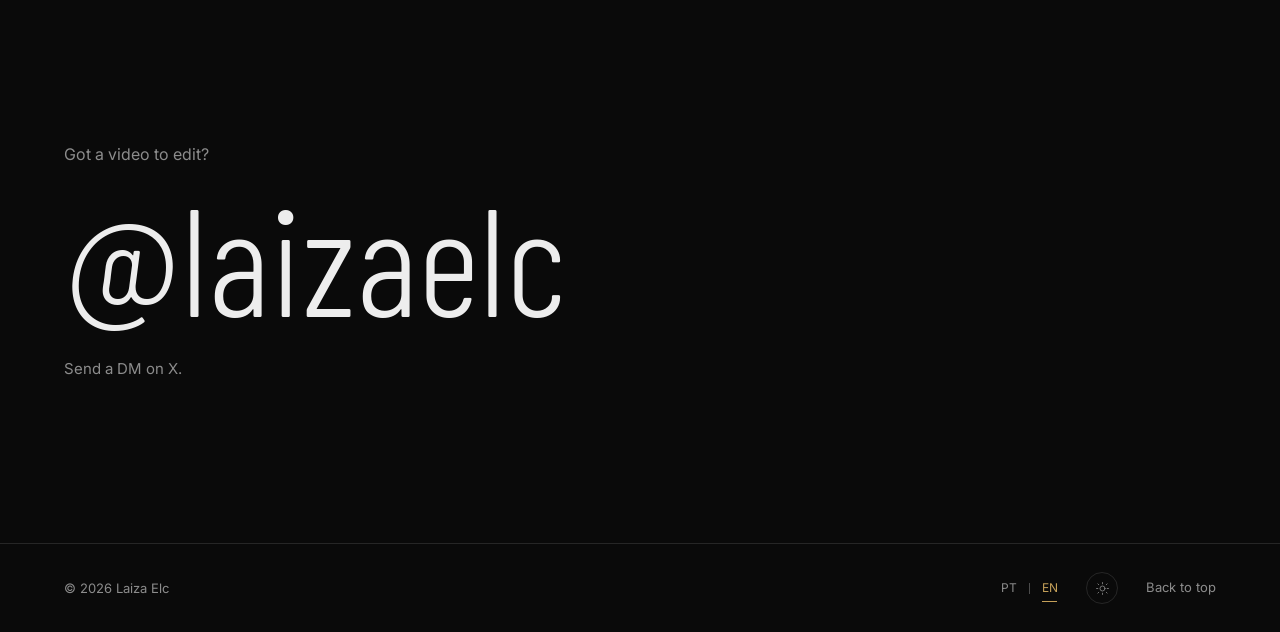
==== commit b099fc7e: "Versão nos arquivos CSS/JS para evitar cache antigo no navegador Co-Authored-By: Claude Opus 5.5 <no" ====
--- a/index.html
+++ b/index.html
@@ -22,7 +22,7 @@
   <link rel="preconnect" href="https://fonts.googleapis.com">
   <link rel="preconnect" href="https://fonts.gstatic.com" crossorigin>
   <link href="https://fonts.googleapis.com/css2?family=Barlow+Condensed:wght@300;400;500&family=Inter:wght@300;400;500&display=swap" rel="stylesheet">
-  <link rel="stylesheet" href="style.css">
+  <link rel="stylesheet" href="style.css?v=20261118">
 </head>
 <body>
 
@@ -197,6 +197,6 @@
     </div>
   </dialog>
 
-  <script src="script.js" defer></script>
+  <script src="script.js?v=20261118" defer></script>
 </body>
 </html>
--- a/style.css
+++ b/style.css
@@ -281,8 +281,7 @@
   font-size: .9375rem;
   color: var(--muted);
 }
-.collab__photo img { width: 100%; height: 100%; object-fit: cover; filter: grayscale(1); transition: filter .6s var(--ease); }
-.collab:hover .collab__photo img { filter: none; }
+.collab__photo img { width: 100%; height: 100%; object-fit: cover; }
 .collab__name { font-size: .875rem; color: color-mix(in srgb, var(--fg) 72%, transparent); transition: color .4s var(--ease); }
 .collab:hover .collab__name, .collab:focus-visible .collab__name { color: var(--accent); }
 .collab__icon { flex: none; width: 15px; height: 15px; color: var(--muted); transition: color .4s var(--ease); }
